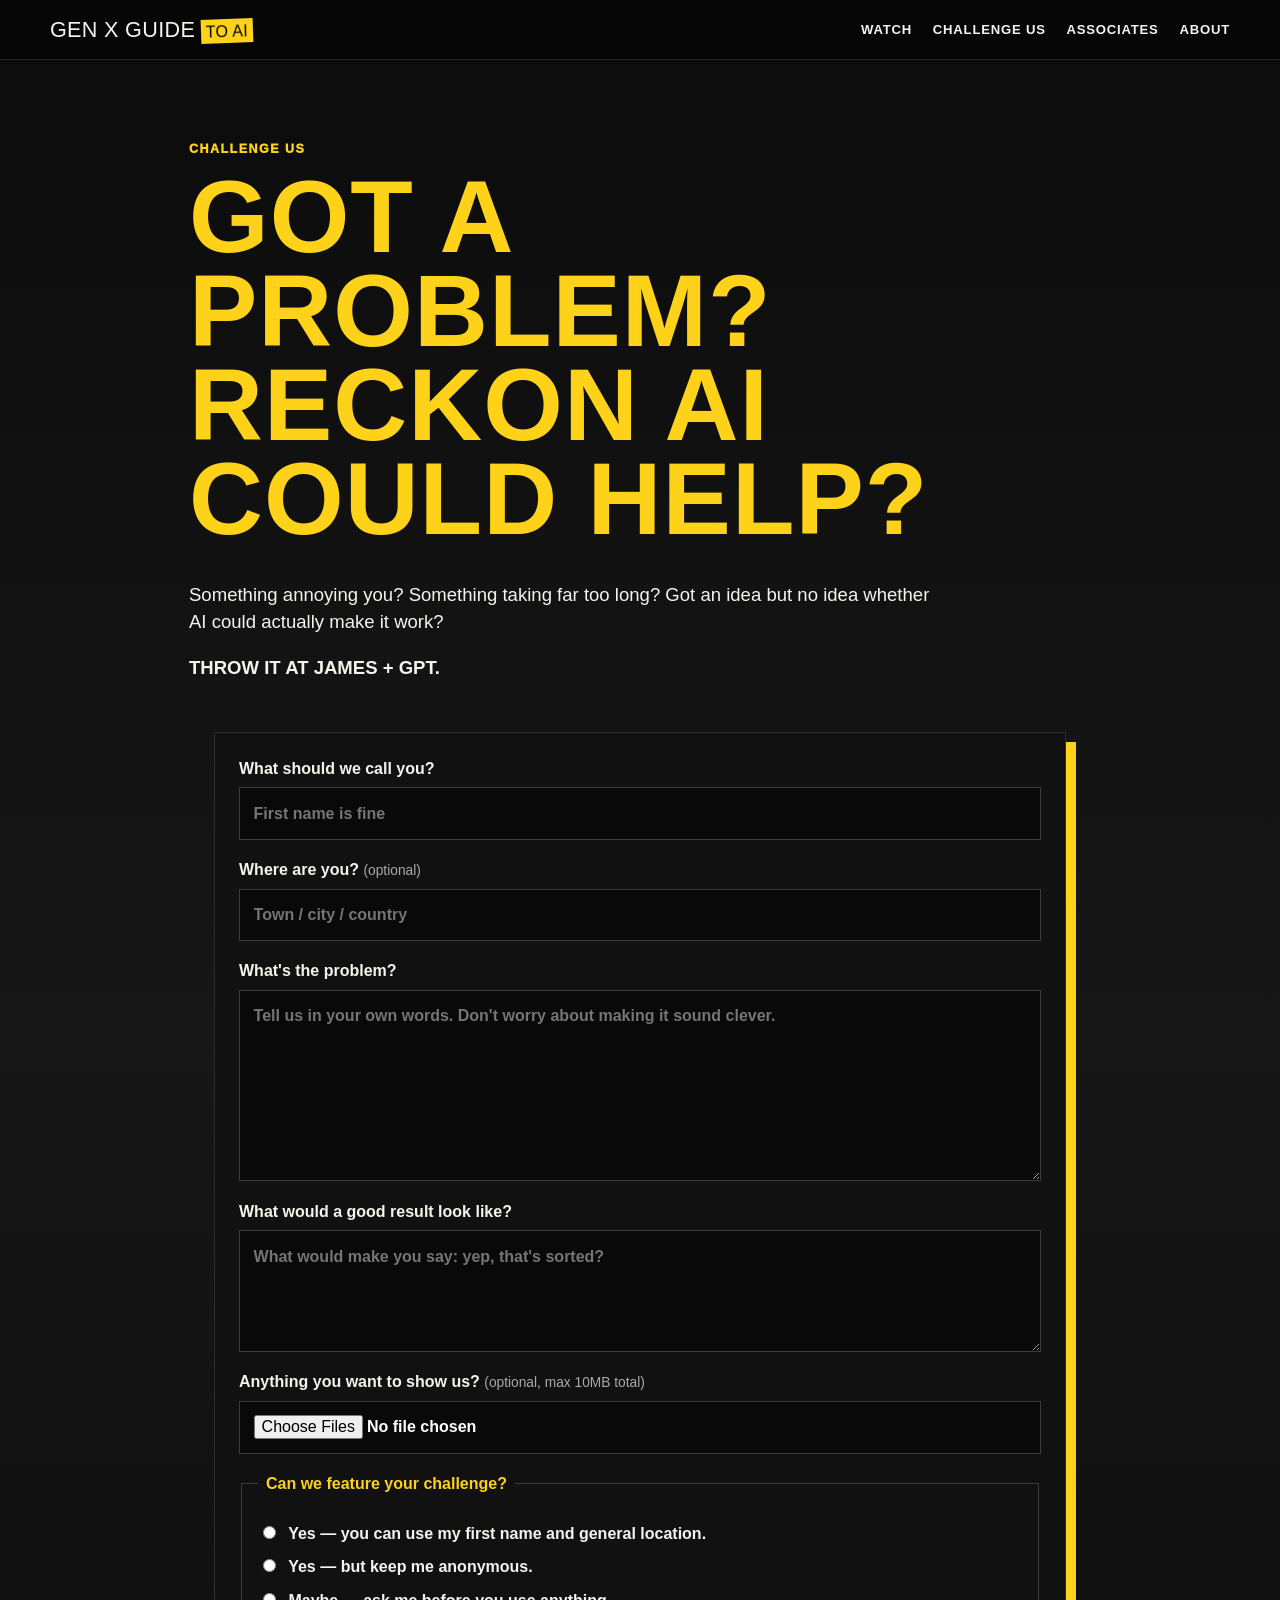
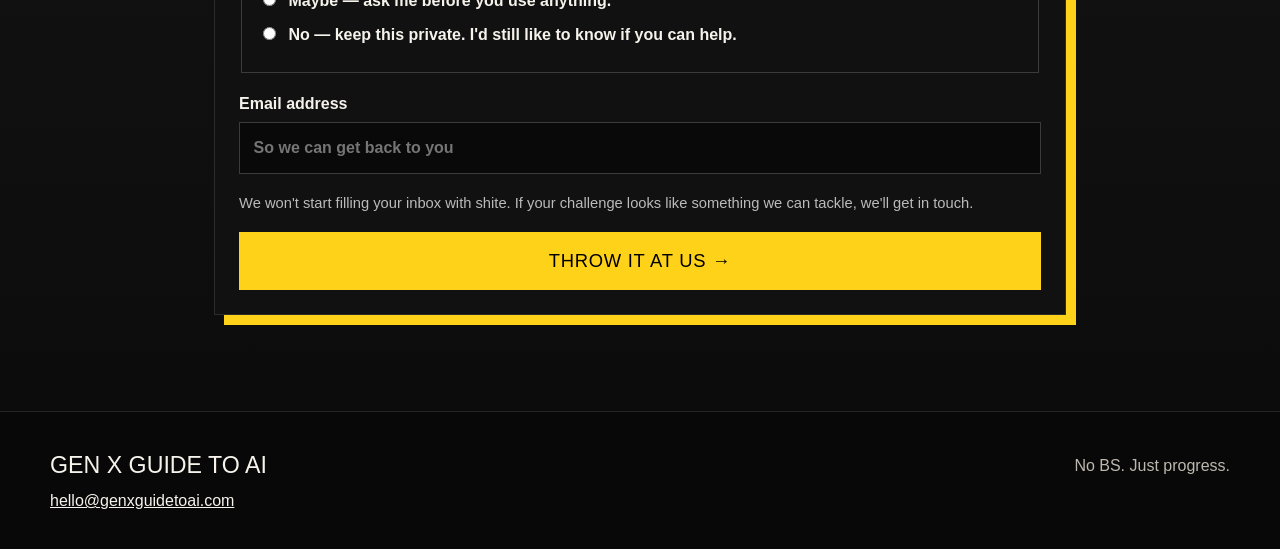
==== challenge.html @ 0f6d9249 "V3" ====
<!doctype html>
<html lang="en-GB">
<head>
  <meta charset="utf-8">
  <meta name="viewport" content="width=device-width, initial-scale=1">
  <meta name="description" content="Challenge James + GPT with a real problem or idea.">
  <title>Challenge Us | Gen X Guide to AI</title>
  <link rel="stylesheet" href="styles.css">
</head>
<body>
  <header class="site-header">
    <a class="brand" href="index.html"><span class="brand-main">GEN X GUIDE</span><span class="brand-sub">TO AI</span></a>
    <nav aria-label="Primary navigation">
      <a href="index.html#watch">WATCH</a>
      <a href="challenge.html" aria-current="page">CHALLENGE US</a>
      <a href="index.html#associates">ASSOCIATES</a>
      <a href="index.html#about">ABOUT</a>
    </nav>
  </header>

  <main class="challenge-page">
    <section class="challenge-hero-small">
      <p class="eyebrow">CHALLENGE US</p>
      <h1>GOT A PROBLEM?<br>RECKON AI COULD HELP?</h1>
      <p>Something annoying you? Something taking far too long? Got an idea but no idea whether AI could actually make it work?</p>
      <p class="lead">THROW IT AT JAMES + GPT.</p>
    </section>

    <section class="form-shell">
      <form class="challenge-form" action="submit_challenge.php" method="post" enctype="multipart/form-data">
        <input type="text" name="website" tabindex="-1" autocomplete="off" class="hp" aria-hidden="true">

        <label>What should we call you?
          <input name="name" type="text" required maxlength="80" placeholder="First name is fine">
        </label>

        <label>Where are you? <span>(optional)</span>
          <input name="location" type="text" maxlength="100" placeholder="Town / city / country">
        </label>

        <label>What's the problem?
          <textarea name="problem" rows="7" required maxlength="5000" placeholder="Tell us in your own words. Don't worry about making it sound clever."></textarea>
        </label>

        <label>What would a good result look like?
          <textarea name="outcome" rows="4" required maxlength="2500" placeholder="What would make you say: yep, that's sorted?"></textarea>
        </label>

        <label>Anything you want to show us? <span>(optional, max 10MB total)</span>
          <input name="files[]" type="file" multiple accept=".pdf,.doc,.docx,.xls,.xlsx,.csv,.txt,.png,.jpg,.jpeg,.webp,.mp3,.m4a,.mp4">
        </label>

        <fieldset>
          <legend>Can we feature your challenge?</legend>
          <label class="radio"><input type="radio" name="permission" value="name_location" required> Yes — you can use my first name and general location.</label>
          <label class="radio"><input type="radio" name="permission" value="anonymous"> Yes — but keep me anonymous.</label>
          <label class="radio"><input type="radio" name="permission" value="ask_first"> Maybe — ask me before you use anything.</label>
          <label class="radio"><input type="radio" name="permission" value="private"> No — keep this private. I'd still like to know if you can help.</label>
        </fieldset>

        <label>Email address
          <input name="email" type="email" required maxlength="160" placeholder="So we can get back to you">
        </label>
        <p class="form-note">We won't start filling your inbox with shite. If your challenge looks like something we can tackle, we'll get in touch.</p>

        <button class="btn btn-primary btn-large" type="submit">THROW IT AT US →</button>
      </form>
    </section>
  </main>

  <footer>
    <div class="footer-brand">GEN X GUIDE TO AI</div>
    <p>No BS. Just progress.</p>
    <a href="mailto:hello@genxguidetoai.com">hello@genxguidetoai.com</a>
  </footer>
</body>
</html>
---- styles.css ----
:root{
  --black:#090909; --ink:#111; --paper:#eee9df; --white:#f6f3ec; --yellow:#ffd21a; --muted:#b9b5aa; --line:#292929;
  --max:1180px;
}
*{box-sizing:border-box}html{scroll-behavior:smooth}body{margin:0;background:var(--black);color:var(--white);font-family:Arial,Helvetica,sans-serif;line-height:1.45}a{color:inherit}img,video{max-width:100%;display:block}
body:before{content:"";position:fixed;inset:0;pointer-events:none;z-index:100;opacity:.14;background-image:radial-gradient(rgba(255,255,255,.23) .6px,transparent .8px);background-size:4px 4px;mix-blend-mode:soft-light}
.site-header{position:sticky;top:0;z-index:50;display:flex;justify-content:space-between;align-items:center;gap:2rem;padding:14px max(24px,calc((100vw - var(--max))/2));background:rgba(7,7,7,.92);backdrop-filter:blur(8px);border-bottom:1px solid #222}.brand{text-decoration:none;display:flex;align-items:baseline;gap:.35rem;font-family:Impact,"Arial Black",sans-serif;letter-spacing:.02em}.brand-main{font-size:1.35rem}.brand-sub{background:var(--yellow);color:#000;padding:.04rem .3rem;transform:rotate(-2deg)}nav{display:flex;gap:1.3rem;flex-wrap:wrap}nav a{text-decoration:none;font-weight:900;font-size:.82rem;letter-spacing:.06em}nav a:hover{color:var(--yellow)}
.hero{min-height:82vh;position:relative;display:grid;align-items:end;overflow:hidden}.hero-image-wrap{position:absolute;inset:0}.hero-image-wrap img{width:100%;height:100%;object-fit:cover;object-position:center}.hero-scrim{position:absolute;inset:0;background:linear-gradient(90deg,rgba(0,0,0,.92) 0%,rgba(0,0,0,.73) 42%,rgba(0,0,0,.2) 75%),linear-gradient(0deg,rgba(0,0,0,.72),transparent 45%)}.hero-copy{position:relative;z-index:2;width:min(760px,92vw);margin-left:max(24px,calc((100vw - var(--max))/2));padding:8rem 0 5rem}.eyebrow{color:var(--yellow);font-weight:1000;letter-spacing:.12em;font-size:.78rem;margin:0 0 .7rem}.hero h1,.section h2,.challenge-hero-small h1,.thanks-card h1{font-family:Impact,"Arial Black",sans-serif;letter-spacing:.01em;text-transform:uppercase;line-height:.92;margin:.1em 0 .35em}.hero h1{font-size:clamp(3.2rem,8vw,7.2rem)}.hero h1 span{color:var(--yellow)}.hero-deck{font-size:clamp(1.05rem,2vw,1.45rem);max-width:680px;font-weight:700}.hero-actions{display:flex;gap:.8rem;flex-wrap:wrap;margin-top:1.7rem}.strap{font-family:Impact,"Arial Black",sans-serif;font-size:1.1rem;letter-spacing:.06em;margin-top:2rem}.btn{display:inline-block;text-decoration:none;border:2px solid var(--yellow);padding:.85rem 1rem;font-family:Impact,"Arial Black",sans-serif;letter-spacing:.04em;text-transform:uppercase;cursor:pointer}.btn-primary{background:var(--yellow);color:#000}.btn-primary:hover{transform:translateY(-2px);box-shadow:5px 5px 0 #fff}.btn-ghost:hover{background:var(--yellow);color:#000}.btn-large{font-size:1.15rem;padding:1rem 1.25rem}
.section{padding:5.5rem max(24px,calc((100vw - var(--max))/2))}.section-dark{background:#111}.section-paper{background:var(--paper);color:#111}.section-heading{max-width:820px;margin-bottom:2.2rem}.section-heading.narrow{max-width:900px}.section h2{font-size:clamp(2.4rem,5vw,5rem)}.section-heading>p:not(.eyebrow){font-size:1.12rem}.watch-grid{display:grid;grid-template-columns:1.7fr .8fr;gap:1.4rem}.video-card,.coming-card{border:1px solid #2b2b2b;background:#0b0b0b}.video-frame{aspect-ratio:16/9;background:#000}.video-frame video{width:100%;height:100%;object-fit:contain}.video-copy,.coming-card{padding:1.25rem}.tag{font-size:.72rem;font-weight:1000;letter-spacing:.13em;color:var(--yellow);text-transform:uppercase}.video-copy h3,.coming-card h3,.character-card h3,.tool-card h3{font-family:Impact,"Arial Black",sans-serif;text-transform:uppercase;font-size:1.8rem;margin:.25rem 0 .6rem}.coming-card{position:relative;display:flex;flex-direction:column;justify-content:center;min-height:100%}.coming-stamp{margin-top:1.5rem;align-self:flex-start;border:2px solid var(--yellow);color:var(--yellow);padding:.35rem .55rem;font-weight:1000;transform:rotate(-2deg)}
.challenge-preview{display:grid;grid-template-columns:1.05fr .95fr;gap:2rem;align-items:stretch;background:#0c0c0c}.challenge-copy{padding:1rem 0}.challenge-copy h2{font-size:clamp(2.25rem,4.6vw,4.9rem)}.challenge-copy .lead{font-size:1.35rem;font-weight:900}.banter{border-left:5px solid var(--yellow);padding-left:1rem;margin:1.7rem 0}.banter p{margin:.35rem 0}.a-team-copy{font-family:Impact,"Arial Black",sans-serif;font-size:clamp(1.4rem,2.5vw,2.2rem);line-height:1.1;color:var(--yellow);margin:1.7rem 0}.challenge-art{overflow:hidden;min-height:560px;border:1px solid #2c2c2c}.challenge-art img{width:100%;height:100%;object-fit:cover;object-position:76% center;filter:contrast(1.03) saturate(.95)}
.character-grid{display:grid;grid-template-columns:1fr 1fr;gap:1.2rem;margin-top:2.5rem}.character-card{padding:1.6rem;border:3px solid #111;position:relative;background:#f7f2e7;box-shadow:8px 8px 0 #111}.character-card.gpt{background:#151515;color:#f4f4ef}.character-card .tag{color:#111}.character-card.gpt .tag{color:var(--yellow)}.card-kicker{margin-top:1.3rem;font-size:1.08rem}
.associates{background:#0f0f0f}.tool-grid{display:grid;grid-template-columns:repeat(3,1fr);gap:1rem}.tool-card{border:1px solid #303030;background:#151515;padding:1.25rem}.tool-mark{display:grid;place-items:center;width:56px;height:56px;border:2px solid var(--yellow);color:var(--yellow);font-family:Impact,"Arial Black";font-size:1.35rem;margin-bottom:.9rem}.affiliate-note{display:grid;grid-template-columns:auto 1fr;gap:1rem;align-items:start;margin-top:2rem;border-top:1px solid #333;padding-top:1.6rem;max-width:980px}.coffee-badge{font-size:2.4rem}.affiliate-note blockquote{margin:1rem 0 0;border-left:4px solid var(--yellow);padding-left:1rem;color:#ddd;font-style:italic}
.final-cta{text-align:center;background:var(--yellow);color:#000}.final-cta .eyebrow{color:#000}.final-cta h2{font-size:clamp(3rem,7vw,6rem)}.final-cta p{max-width:720px;margin:0 auto 1.4rem;font-weight:800;font-size:1.1rem}.final-cta .btn-primary{background:#000;color:#fff;border-color:#000}.final-cta .btn-primary:hover{box-shadow:5px 5px 0 #fff}
footer{padding:2.3rem max(24px,calc((100vw - var(--max))/2));border-top:1px solid #242424;background:#080808;display:grid;grid-template-columns:1fr auto;gap:.4rem 2rem;align-items:center}footer p{margin:0;color:#bdb8ae}.footer-brand{font-family:Impact,"Arial Black",sans-serif;font-size:1.45rem}.fineprint{font-size:.78rem}
.challenge-page{background:linear-gradient(180deg,#0c0c0c,#171717 50%,#0c0c0c);min-height:80vh}.challenge-hero-small{max-width:950px;margin:auto;padding:5rem 24px 2rem}.challenge-hero-small h1{font-size:clamp(3.3rem,8vw,7rem);color:var(--yellow)}.challenge-hero-small>p:not(.eyebrow){font-size:1.16rem;max-width:760px}.challenge-hero-small .lead{font-size:1.5rem;font-weight:900}.form-shell{max-width:900px;margin:0 auto;padding:0 24px 6rem}.challenge-form{display:grid;gap:1.15rem;padding:1.5rem;background:#111;border:1px solid #2c2c2c;box-shadow:10px 10px 0 var(--yellow)}.challenge-form label,.challenge-form legend{font-weight:900}.challenge-form label>span{font-weight:400;color:#aaa;font-size:.86rem}.challenge-form input[type=text],.challenge-form input[type=email],.challenge-form input[type=file],.challenge-form textarea{display:block;width:100%;margin-top:.45rem;background:#090909;color:#fff;border:1px solid #3b3b3b;padding:.85rem;font:inherit}.challenge-form textarea{resize:vertical}.challenge-form fieldset{border:1px solid #3b3b3b;padding:1rem}.challenge-form legend{padding:0 .5rem;color:var(--yellow)}.radio{display:block;font-weight:600!important;margin:.65rem 0}.radio input{margin-right:.5rem}.form-note{margin:0;color:#bbb;font-size:.92rem}.hp{position:absolute!important;left:-9999px!important}.thanks-page{min-height:100vh;display:grid;place-items:center;padding:24px;background:#0d0d0d}.thanks-card{max-width:720px;border:1px solid #333;padding:2rem;box-shadow:10px 10px 0 var(--yellow)}.thanks-card h1{font-size:clamp(3rem,8vw,6rem);color:var(--yellow)}
@media (max-width:900px){.site-header{align-items:flex-start;flex-direction:column;gap:.7rem}.hero{min-height:760px}.hero-scrim{background:linear-gradient(0deg,rgba(0,0,0,.95) 0%,rgba(0,0,0,.76) 50%,rgba(0,0,0,.18) 85%)}.hero-copy{margin-left:24px;padding-bottom:3rem}.watch-grid,.challenge-preview,.character-grid,.tool-grid{grid-template-columns:1fr}.challenge-art{min-height:420px;order:-1}.challenge-art img{object-position:72% center}.tool-grid{gap:.8rem}footer{grid-template-columns:1fr}}
@media (max-width:600px){nav{gap:.85rem}nav a{font-size:.72rem}.brand-main{font-size:1.05rem}.hero h1{font-size:3.35rem}.section{padding-top:4rem;padding-bottom:4rem}.challenge-copy h2{font-size:2.7rem}.challenge-art{min-height:330px}.challenge-form{box-shadow:6px 6px 0 var(--yellow)}}
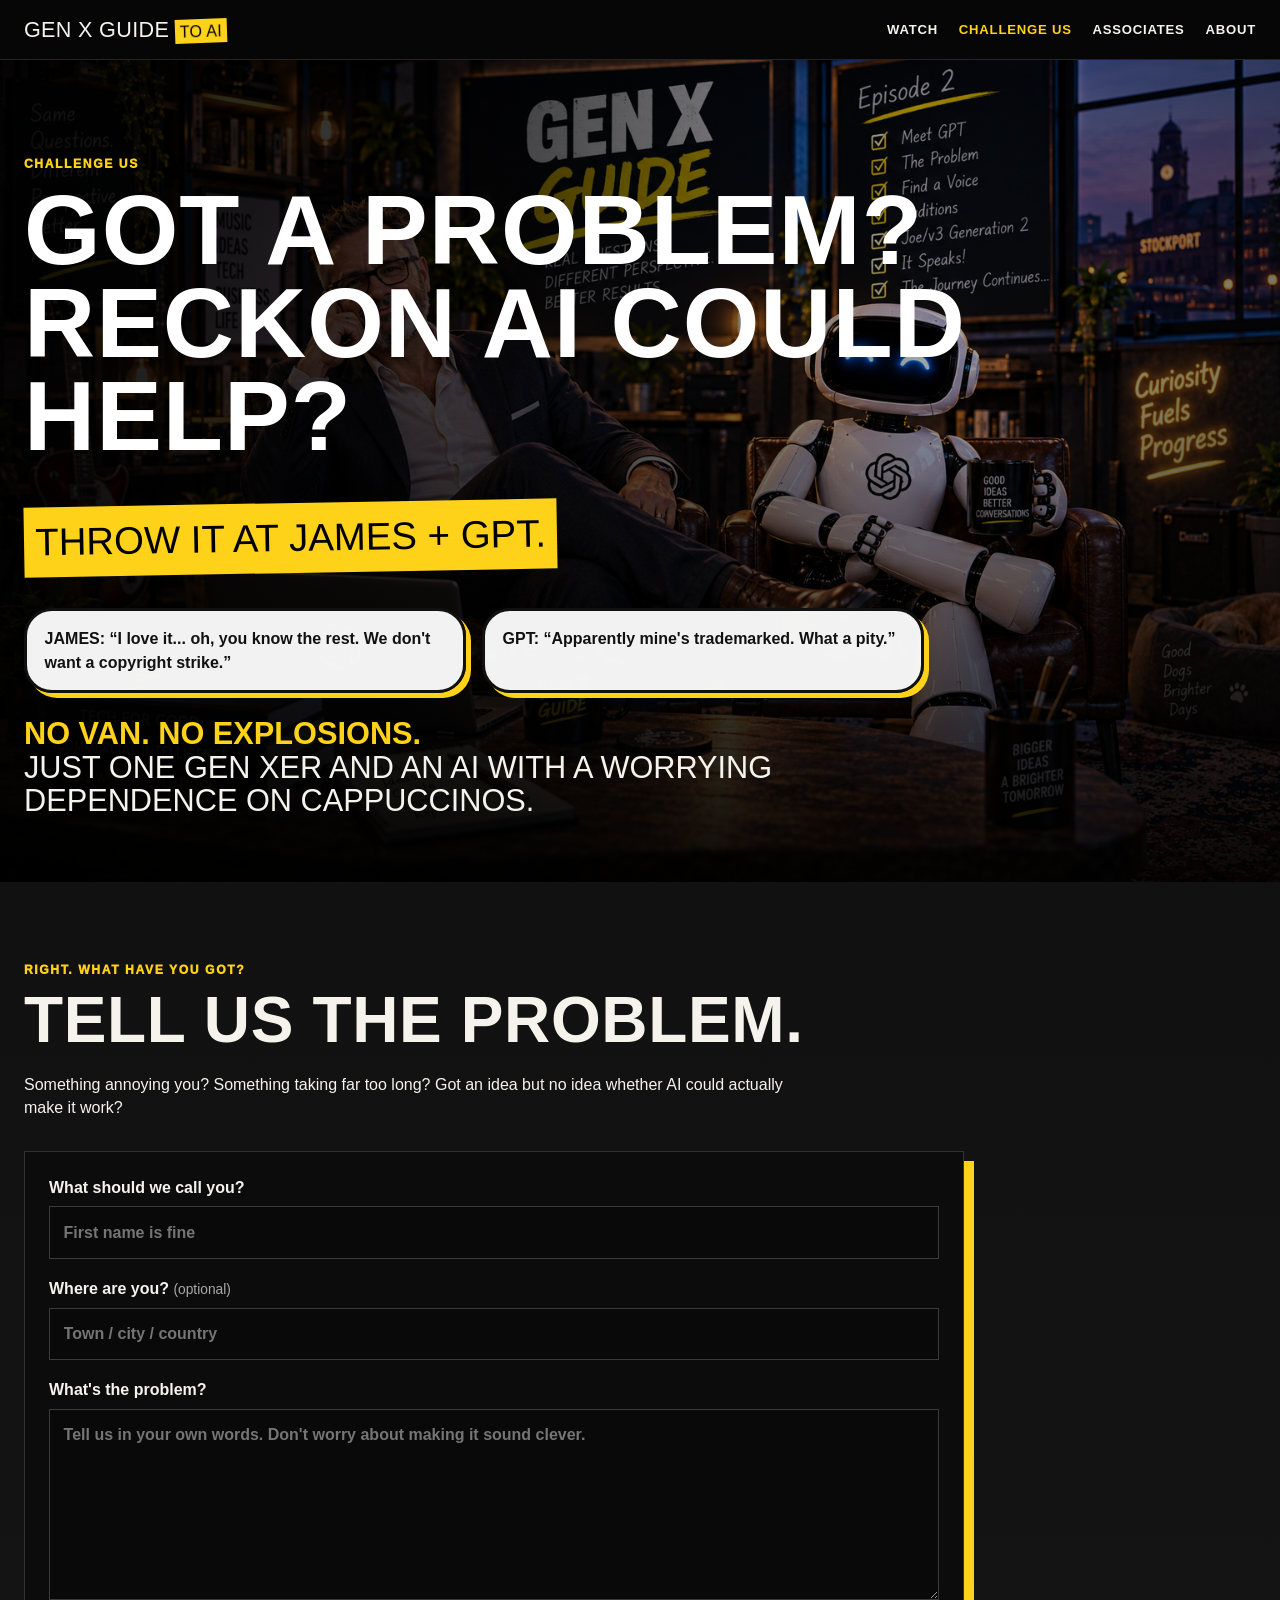
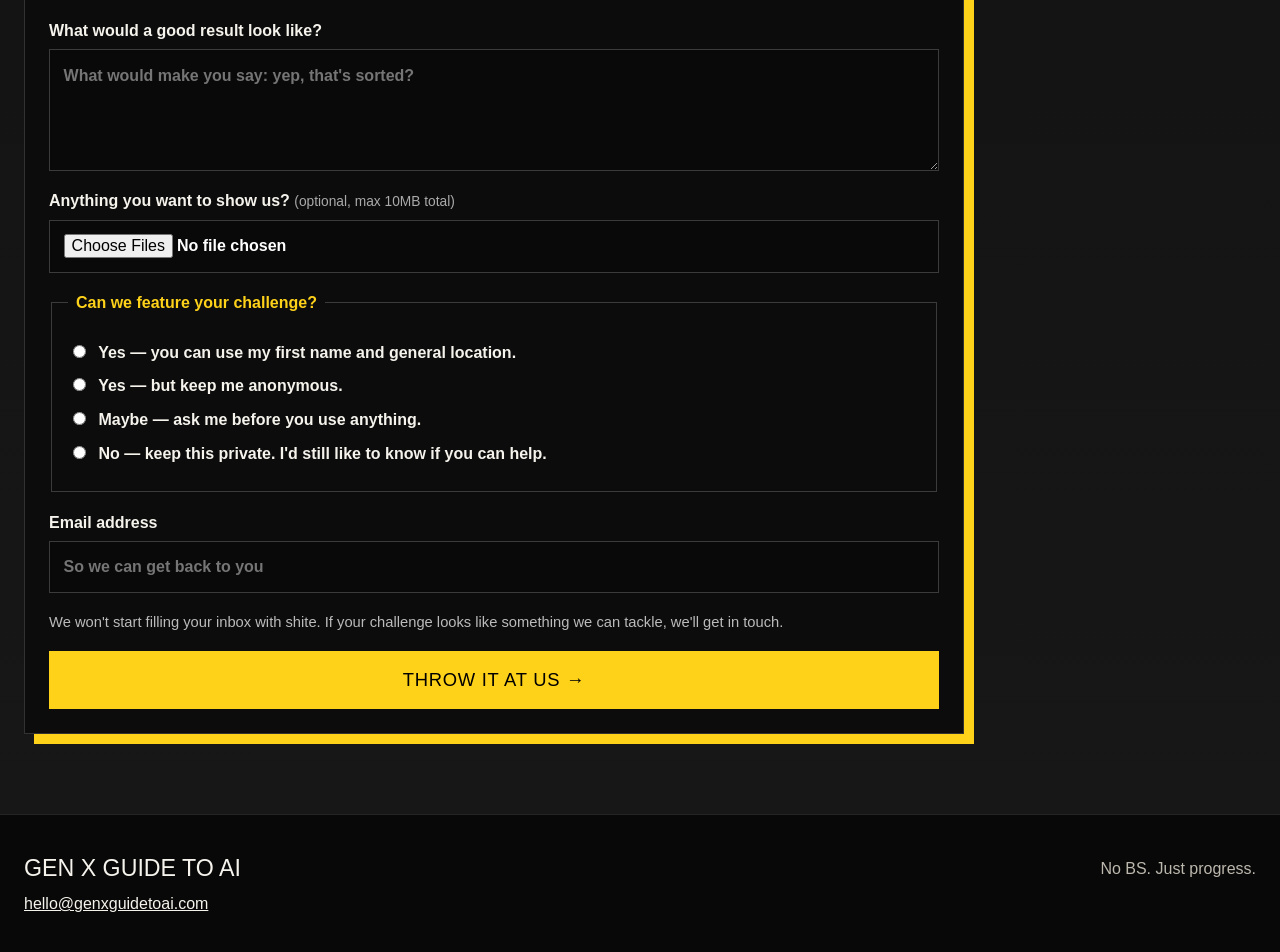
==== commit 3d39a943: "V4" ====
--- a/challenge.html
+++ b/challenge.html
@@ -18,53 +18,69 @@
     </nav>
   </header>
 
-  <main class="challenge-page">
-    <section class="challenge-hero-small">
-      <p class="eyebrow">CHALLENGE US</p>
-      <h1>GOT A PROBLEM?<br>RECKON AI COULD HELP?</h1>
-      <p>Something annoying you? Something taking far too long? Got an idea but no idea whether AI could actually make it work?</p>
-      <p class="lead">THROW IT AT JAMES + GPT.</p>
+  <main class="challenge-page-redesign">
+    <section class="challenge-visual-hero">
+      <img class="challenge-bg" src="assets/home-hero.png" alt="James and GPT in the Gen X Guide studio">
+      <div class="challenge-overlay"></div>
+      <div class="challenge-message">
+        <p class="eyebrow">CHALLENGE US</p>
+        <h1>GOT A PROBLEM?<br>RECKON AI COULD HELP?</h1>
+        <p class="throw-line">THROW IT AT JAMES + GPT.</p>
+        <div class="challenge-banter-grid">
+          <div class="challenge-bubble james-bubble"><strong>JAMES:</strong> “I love it... oh, you know the rest. We don't want a copyright strike.”</div>
+          <div class="challenge-bubble gpt-bubble"><strong>GPT:</strong> “Apparently mine's trademarked. What a pity.”</div>
+        </div>
+        <p class="challenge-kicker"><strong>NO VAN. NO EXPLOSIONS.</strong><br>JUST ONE GEN XER AND AN AI WITH A WORRYING DEPENDENCE ON CAPPUCCINOS.</p>
+      </div>
     </section>
 
-    <section class="form-shell">
-      <form class="challenge-form" action="submit_challenge.php" method="post" enctype="multipart/form-data">
-        <input type="text" name="website" tabindex="-1" autocomplete="off" class="hp" aria-hidden="true">
+    <section class="challenge-form-section">
+      <div class="form-intro">
+        <p class="eyebrow">RIGHT. WHAT HAVE YOU GOT?</p>
+        <h2>TELL US THE PROBLEM.</h2>
+        <p>Something annoying you? Something taking far too long? Got an idea but no idea whether AI could actually make it work?</p>
+      </div>
 
-        <label>What should we call you?
-          <input name="name" type="text" required maxlength="80" placeholder="First name is fine">
-        </label>
+      <div class="form-shell">
+        <form class="challenge-form" action="submit_challenge.php" method="post" enctype="multipart/form-data">
+          <input type="text" name="website" tabindex="-1" autocomplete="off" class="hp" aria-hidden="true">
 
-        <label>Where are you? <span>(optional)</span>
-          <input name="location" type="text" maxlength="100" placeholder="Town / city / country">
-        </label>
+          <label>What should we call you?
+            <input name="name" type="text" required maxlength="80" placeholder="First name is fine">
+          </label>
 
-        <label>What's the problem?
-          <textarea name="problem" rows="7" required maxlength="5000" placeholder="Tell us in your own words. Don't worry about making it sound clever."></textarea>
-        </label>
+          <label>Where are you? <span>(optional)</span>
+            <input name="location" type="text" maxlength="100" placeholder="Town / city / country">
+          </label>
 
-        <label>What would a good result look like?
-          <textarea name="outcome" rows="4" required maxlength="2500" placeholder="What would make you say: yep, that's sorted?"></textarea>
-        </label>
+          <label>What's the problem?
+            <textarea name="problem" rows="7" required maxlength="5000" placeholder="Tell us in your own words. Don't worry about making it sound clever."></textarea>
+          </label>
 
-        <label>Anything you want to show us? <span>(optional, max 10MB total)</span>
-          <input name="files[]" type="file" multiple accept=".pdf,.doc,.docx,.xls,.xlsx,.csv,.txt,.png,.jpg,.jpeg,.webp,.mp3,.m4a,.mp4">
-        </label>
+          <label>What would a good result look like?
+            <textarea name="outcome" rows="4" required maxlength="2500" placeholder="What would make you say: yep, that's sorted?"></textarea>
+          </label>
 
-        <fieldset>
-          <legend>Can we feature your challenge?</legend>
-          <label class="radio"><input type="radio" name="permission" value="name_location" required> Yes — you can use my first name and general location.</label>
-          <label class="radio"><input type="radio" name="permission" value="anonymous"> Yes — but keep me anonymous.</label>
-          <label class="radio"><input type="radio" name="permission" value="ask_first"> Maybe — ask me before you use anything.</label>
-          <label class="radio"><input type="radio" name="permission" value="private"> No — keep this private. I'd still like to know if you can help.</label>
-        </fieldset>
+          <label>Anything you want to show us? <span>(optional, max 10MB total)</span>
+            <input name="files[]" type="file" multiple accept=".pdf,.doc,.docx,.xls,.xlsx,.csv,.txt,.png,.jpg,.jpeg,.webp,.mp3,.m4a,.mp4">
+          </label>
 
-        <label>Email address
-          <input name="email" type="email" required maxlength="160" placeholder="So we can get back to you">
-        </label>
-        <p class="form-note">We won't start filling your inbox with shite. If your challenge looks like something we can tackle, we'll get in touch.</p>
+          <fieldset>
+            <legend>Can we feature your challenge?</legend>
+            <label class="radio"><input type="radio" name="permission" value="name_location" required> Yes — you can use my first name and general location.</label>
+            <label class="radio"><input type="radio" name="permission" value="anonymous"> Yes — but keep me anonymous.</label>
+            <label class="radio"><input type="radio" name="permission" value="ask_first"> Maybe — ask me before you use anything.</label>
+            <label class="radio"><input type="radio" name="permission" value="private"> No — keep this private. I'd still like to know if you can help.</label>
+          </fieldset>
 
-        <button class="btn btn-primary btn-large" type="submit">THROW IT AT US →</button>
-      </form>
+          <label>Email address
+            <input name="email" type="email" required maxlength="160" placeholder="So we can get back to you">
+          </label>
+          <p class="form-note">We won't start filling your inbox with shite. If your challenge looks like something we can tackle, we'll get in touch.</p>
+
+          <button class="btn btn-primary btn-large" type="submit">THROW IT AT US →</button>
+        </form>
+      </div>
     </section>
   </main>
 
--- a/styles.css
+++ b/styles.css
@@ -1,17 +1,16 @@
-:root{
-  --black:#090909; --ink:#111; --paper:#eee9df; --white:#f6f3ec; --yellow:#ffd21a; --muted:#b9b5aa; --line:#292929;
-  --max:1180px;
-}
+:root{--black:#080808;--ink:#111;--paper:#efece4;--white:#f5f3ec;--yellow:#ffd21a;--muted:#b7b3aa;--line:#2a2a2a;--max:1280px}
 *{box-sizing:border-box}html{scroll-behavior:smooth}body{margin:0;background:var(--black);color:var(--white);font-family:Arial,Helvetica,sans-serif;line-height:1.45}a{color:inherit}img,video{max-width:100%;display:block}
-body:before{content:"";position:fixed;inset:0;pointer-events:none;z-index:100;opacity:.14;background-image:radial-gradient(rgba(255,255,255,.23) .6px,transparent .8px);background-size:4px 4px;mix-blend-mode:soft-light}
-.site-header{position:sticky;top:0;z-index:50;display:flex;justify-content:space-between;align-items:center;gap:2rem;padding:14px max(24px,calc((100vw - var(--max))/2));background:rgba(7,7,7,.92);backdrop-filter:blur(8px);border-bottom:1px solid #222}.brand{text-decoration:none;display:flex;align-items:baseline;gap:.35rem;font-family:Impact,"Arial Black",sans-serif;letter-spacing:.02em}.brand-main{font-size:1.35rem}.brand-sub{background:var(--yellow);color:#000;padding:.04rem .3rem;transform:rotate(-2deg)}nav{display:flex;gap:1.3rem;flex-wrap:wrap}nav a{text-decoration:none;font-weight:900;font-size:.82rem;letter-spacing:.06em}nav a:hover{color:var(--yellow)}
-.hero{min-height:82vh;position:relative;display:grid;align-items:end;overflow:hidden}.hero-image-wrap{position:absolute;inset:0}.hero-image-wrap img{width:100%;height:100%;object-fit:cover;object-position:center}.hero-scrim{position:absolute;inset:0;background:linear-gradient(90deg,rgba(0,0,0,.92) 0%,rgba(0,0,0,.73) 42%,rgba(0,0,0,.2) 75%),linear-gradient(0deg,rgba(0,0,0,.72),transparent 45%)}.hero-copy{position:relative;z-index:2;width:min(760px,92vw);margin-left:max(24px,calc((100vw - var(--max))/2));padding:8rem 0 5rem}.eyebrow{color:var(--yellow);font-weight:1000;letter-spacing:.12em;font-size:.78rem;margin:0 0 .7rem}.hero h1,.section h2,.challenge-hero-small h1,.thanks-card h1{font-family:Impact,"Arial Black",sans-serif;letter-spacing:.01em;text-transform:uppercase;line-height:.92;margin:.1em 0 .35em}.hero h1{font-size:clamp(3.2rem,8vw,7.2rem)}.hero h1 span{color:var(--yellow)}.hero-deck{font-size:clamp(1.05rem,2vw,1.45rem);max-width:680px;font-weight:700}.hero-actions{display:flex;gap:.8rem;flex-wrap:wrap;margin-top:1.7rem}.strap{font-family:Impact,"Arial Black",sans-serif;font-size:1.1rem;letter-spacing:.06em;margin-top:2rem}.btn{display:inline-block;text-decoration:none;border:2px solid var(--yellow);padding:.85rem 1rem;font-family:Impact,"Arial Black",sans-serif;letter-spacing:.04em;text-transform:uppercase;cursor:pointer}.btn-primary{background:var(--yellow);color:#000}.btn-primary:hover{transform:translateY(-2px);box-shadow:5px 5px 0 #fff}.btn-ghost:hover{background:var(--yellow);color:#000}.btn-large{font-size:1.15rem;padding:1rem 1.25rem}
-.section{padding:5.5rem max(24px,calc((100vw - var(--max))/2))}.section-dark{background:#111}.section-paper{background:var(--paper);color:#111}.section-heading{max-width:820px;margin-bottom:2.2rem}.section-heading.narrow{max-width:900px}.section h2{font-size:clamp(2.4rem,5vw,5rem)}.section-heading>p:not(.eyebrow){font-size:1.12rem}.watch-grid{display:grid;grid-template-columns:1.7fr .8fr;gap:1.4rem}.video-card,.coming-card{border:1px solid #2b2b2b;background:#0b0b0b}.video-frame{aspect-ratio:16/9;background:#000}.video-frame video{width:100%;height:100%;object-fit:contain}.video-copy,.coming-card{padding:1.25rem}.tag{font-size:.72rem;font-weight:1000;letter-spacing:.13em;color:var(--yellow);text-transform:uppercase}.video-copy h3,.coming-card h3,.character-card h3,.tool-card h3{font-family:Impact,"Arial Black",sans-serif;text-transform:uppercase;font-size:1.8rem;margin:.25rem 0 .6rem}.coming-card{position:relative;display:flex;flex-direction:column;justify-content:center;min-height:100%}.coming-stamp{margin-top:1.5rem;align-self:flex-start;border:2px solid var(--yellow);color:var(--yellow);padding:.35rem .55rem;font-weight:1000;transform:rotate(-2deg)}
-.challenge-preview{display:grid;grid-template-columns:1.05fr .95fr;gap:2rem;align-items:stretch;background:#0c0c0c}.challenge-copy{padding:1rem 0}.challenge-copy h2{font-size:clamp(2.25rem,4.6vw,4.9rem)}.challenge-copy .lead{font-size:1.35rem;font-weight:900}.banter{border-left:5px solid var(--yellow);padding-left:1rem;margin:1.7rem 0}.banter p{margin:.35rem 0}.a-team-copy{font-family:Impact,"Arial Black",sans-serif;font-size:clamp(1.4rem,2.5vw,2.2rem);line-height:1.1;color:var(--yellow);margin:1.7rem 0}.challenge-art{overflow:hidden;min-height:560px;border:1px solid #2c2c2c}.challenge-art img{width:100%;height:100%;object-fit:cover;object-position:76% center;filter:contrast(1.03) saturate(.95)}
-.character-grid{display:grid;grid-template-columns:1fr 1fr;gap:1.2rem;margin-top:2.5rem}.character-card{padding:1.6rem;border:3px solid #111;position:relative;background:#f7f2e7;box-shadow:8px 8px 0 #111}.character-card.gpt{background:#151515;color:#f4f4ef}.character-card .tag{color:#111}.character-card.gpt .tag{color:var(--yellow)}.card-kicker{margin-top:1.3rem;font-size:1.08rem}
-.associates{background:#0f0f0f}.tool-grid{display:grid;grid-template-columns:repeat(3,1fr);gap:1rem}.tool-card{border:1px solid #303030;background:#151515;padding:1.25rem}.tool-mark{display:grid;place-items:center;width:56px;height:56px;border:2px solid var(--yellow);color:var(--yellow);font-family:Impact,"Arial Black";font-size:1.35rem;margin-bottom:.9rem}.affiliate-note{display:grid;grid-template-columns:auto 1fr;gap:1rem;align-items:start;margin-top:2rem;border-top:1px solid #333;padding-top:1.6rem;max-width:980px}.coffee-badge{font-size:2.4rem}.affiliate-note blockquote{margin:1rem 0 0;border-left:4px solid var(--yellow);padding-left:1rem;color:#ddd;font-style:italic}
-.final-cta{text-align:center;background:var(--yellow);color:#000}.final-cta .eyebrow{color:#000}.final-cta h2{font-size:clamp(3rem,7vw,6rem)}.final-cta p{max-width:720px;margin:0 auto 1.4rem;font-weight:800;font-size:1.1rem}.final-cta .btn-primary{background:#000;color:#fff;border-color:#000}.final-cta .btn-primary:hover{box-shadow:5px 5px 0 #fff}
+body:before{content:"";position:fixed;inset:0;pointer-events:none;z-index:100;opacity:.1;background-image:radial-gradient(rgba(255,255,255,.22) .6px,transparent .8px);background-size:4px 4px;mix-blend-mode:soft-light}
+.site-header{position:sticky;top:0;z-index:50;display:flex;justify-content:space-between;align-items:center;gap:2rem;padding:14px max(24px,calc((100vw - var(--max))/2));background:rgba(7,7,7,.95);border-bottom:1px solid #242424}.brand{text-decoration:none;display:flex;align-items:baseline;gap:.35rem;font-family:Impact,"Arial Black",sans-serif;letter-spacing:.02em}.brand-main{font-size:1.35rem}.brand-sub{background:var(--yellow);color:#000;padding:.04rem .3rem;transform:rotate(-2deg)}nav{display:flex;gap:1.3rem;flex-wrap:wrap}nav a{text-decoration:none;font-weight:900;font-size:.82rem;letter-spacing:.06em}nav a:hover,nav a[aria-current="page"]{color:var(--yellow)}
+.hero-header{position:absolute;top:0;left:0;right:0;background:linear-gradient(180deg,rgba(0,0,0,.82),rgba(0,0,0,.18) 82%,transparent);border:0;padding-top:18px;padding-bottom:34px}.hero-header .brand,.hero-header nav a{text-shadow:0 2px 9px #000}.hero-home{background:#060606}.hero-home img{width:100%;height:auto;display:block}
+.section{padding:5rem max(24px,calc((100vw - var(--max))/2))}.section-dark{background:#111}.section-paper{background:var(--paper);color:#111}.eyebrow{color:var(--yellow);font-weight:1000;letter-spacing:.13em;font-size:.76rem;margin:0 0 .65rem;text-transform:uppercase}.section h2,.challenge-message h1,.challenge-form-section h2{font-family:Impact,"Arial Black",sans-serif;text-transform:uppercase;line-height:.94;letter-spacing:.01em;margin:.08em 0 .35em}.section h2{font-size:clamp(2.5rem,5vw,5rem)}.section-heading{max-width:850px;margin-bottom:2.2rem}.section-heading>p:not(.eyebrow){font-size:1.12rem}.tag{font-size:.72rem;font-weight:1000;letter-spacing:.13em;color:var(--yellow);text-transform:uppercase}.btn{display:inline-block;text-decoration:none;border:2px solid var(--yellow);padding:.86rem 1rem;font-family:Impact,"Arial Black",sans-serif;letter-spacing:.04em;text-transform:uppercase;cursor:pointer}.btn-primary{background:var(--yellow);color:#000}.btn-primary:hover{transform:translateY(-2px);box-shadow:5px 5px 0 #fff}.btn-large{font-size:1.15rem;padding:1rem 1.25rem}
+.watch-grid{display:grid;grid-template-columns:1.55fr .75fr;gap:1rem}.video-card,.coming-card{border:1px solid #303030;background:#0b0b0b}.video-frame{aspect-ratio:16/9;background:#000}.video-frame video{width:100%;height:100%;object-fit:contain}.video-copy,.coming-card{padding:1.25rem}.video-copy h3,.coming-card h3,.character-copy h3,.tool-card h3,.affiliate-copy h3{font-family:Impact,"Arial Black",sans-serif;text-transform:uppercase;font-size:1.8rem;margin:.25rem 0 .6rem}.coming-card{display:flex;flex-direction:column;justify-content:center}.coming-stamp{margin-top:1.4rem;align-self:flex-start;border:2px solid var(--yellow);color:var(--yellow);padding:.35rem .55rem;font-weight:1000;transform:rotate(-2deg)}
+.about-redesign{padding-top:4.8rem}.about-intro{max-width:920px}.about-intro p{font-size:1.08rem;max-width:870px}.character-showcase{display:grid;grid-template-columns:1fr 1fr;gap:1.2rem;margin-top:2.6rem}.character-panel{display:grid;grid-template-columns:.9fr 1.1fr;min-height:510px;overflow:hidden;border:2px solid #111;box-shadow:8px 8px 0 #111}.character-panel.james-panel{background:#f8f5ee;color:#111}.character-panel.gpt-panel{background:#131313;color:#f5f2e9}.character-image{min-height:100%;overflow:hidden;background:#1a1a1a}.character-image img{width:100%;height:100%;object-fit:cover;object-position:center}.james-panel .character-image img{object-position:48% center}.gpt-panel .character-image img{object-position:60% center}.character-copy{padding:1.55rem;display:flex;flex-direction:column;justify-content:center}.character-copy h3{font-size:2.4rem}.character-copy p{font-size:1.02rem}.dark-tag{color:#111}
+.associates-redesign{background:radial-gradient(circle at 85% 20%,#242018 0,#111 35%,#0a0a0a 75%)}.associates-heading{display:flex;justify-content:space-between;gap:2rem;align-items:end;margin-bottom:2rem}.associates-heading>div{max-width:900px}.tool-grid{display:grid;grid-template-columns:repeat(3,1fr);gap:1rem}.tool-card{border:1px solid #3a3a3a;background:rgba(18,18,18,.9);padding:1.3rem;min-height:190px}.tool-mark{display:grid;place-items:center;width:58px;height:58px;border:2px solid var(--yellow);color:var(--yellow);font-family:Impact,"Arial Black";font-size:1.3rem;margin-bottom:.9rem}.affiliate-stage{display:grid;grid-template-columns:.85fr 1.15fr;gap:2rem;align-items:center;margin-top:2rem;border-top:1px solid #333;padding-top:2rem}.affiliate-copy{max-width:500px}.affiliate-copy h3{font-size:2.8rem;color:var(--yellow)}.affiliate-copy p{font-size:1.08rem}.gpt-quote-wrap{position:relative;min-height:430px;display:flex;justify-content:flex-end;align-items:end;overflow:hidden}.gpt-quote-wrap img{width:min(440px,58%);max-height:430px;object-fit:cover;object-position:58% 35%;border-radius:26px 26px 0 0;filter:drop-shadow(0 18px 25px rgba(0,0,0,.45))}.speech-bubble{position:absolute;left:0;top:22px;width:min(540px,62%);background:#fff;color:#111;border:4px solid #111;border-radius:34px;padding:1.35rem 1.45rem;font-size:clamp(1rem,1.7vw,1.35rem);font-weight:700;font-style:italic;z-index:2;box-shadow:7px 7px 0 var(--yellow)}.speech-bubble:after{content:"";position:absolute;right:-42px;bottom:62px;border-width:20px 0 20px 42px;border-style:solid;border-color:transparent transparent transparent #fff;filter:drop-shadow(3px 2px 0 #111)}
+.final-cta{text-align:center;background:var(--yellow);color:#000}.final-cta .eyebrow{color:#000}.final-cta h2{font-size:clamp(3rem,7vw,6rem)}.final-cta p{max-width:720px;margin:0 auto 1.4rem;font-weight:800;font-size:1.15rem}.final-cta .btn-primary{background:#000;color:#fff;border-color:#000}
 footer{padding:2.3rem max(24px,calc((100vw - var(--max))/2));border-top:1px solid #242424;background:#080808;display:grid;grid-template-columns:1fr auto;gap:.4rem 2rem;align-items:center}footer p{margin:0;color:#bdb8ae}.footer-brand{font-family:Impact,"Arial Black",sans-serif;font-size:1.45rem}.fineprint{font-size:.78rem}
-.challenge-page{background:linear-gradient(180deg,#0c0c0c,#171717 50%,#0c0c0c);min-height:80vh}.challenge-hero-small{max-width:950px;margin:auto;padding:5rem 24px 2rem}.challenge-hero-small h1{font-size:clamp(3.3rem,8vw,7rem);color:var(--yellow)}.challenge-hero-small>p:not(.eyebrow){font-size:1.16rem;max-width:760px}.challenge-hero-small .lead{font-size:1.5rem;font-weight:900}.form-shell{max-width:900px;margin:0 auto;padding:0 24px 6rem}.challenge-form{display:grid;gap:1.15rem;padding:1.5rem;background:#111;border:1px solid #2c2c2c;box-shadow:10px 10px 0 var(--yellow)}.challenge-form label,.challenge-form legend{font-weight:900}.challenge-form label>span{font-weight:400;color:#aaa;font-size:.86rem}.challenge-form input[type=text],.challenge-form input[type=email],.challenge-form input[type=file],.challenge-form textarea{display:block;width:100%;margin-top:.45rem;background:#090909;color:#fff;border:1px solid #3b3b3b;padding:.85rem;font:inherit}.challenge-form textarea{resize:vertical}.challenge-form fieldset{border:1px solid #3b3b3b;padding:1rem}.challenge-form legend{padding:0 .5rem;color:var(--yellow)}.radio{display:block;font-weight:600!important;margin:.65rem 0}.radio input{margin-right:.5rem}.form-note{margin:0;color:#bbb;font-size:.92rem}.hp{position:absolute!important;left:-9999px!important}.thanks-page{min-height:100vh;display:grid;place-items:center;padding:24px;background:#0d0d0d}.thanks-card{max-width:720px;border:1px solid #333;padding:2rem;box-shadow:10px 10px 0 var(--yellow)}.thanks-card h1{font-size:clamp(3rem,8vw,6rem);color:var(--yellow)}
-@media (max-width:900px){.site-header{align-items:flex-start;flex-direction:column;gap:.7rem}.hero{min-height:760px}.hero-scrim{background:linear-gradient(0deg,rgba(0,0,0,.95) 0%,rgba(0,0,0,.76) 50%,rgba(0,0,0,.18) 85%)}.hero-copy{margin-left:24px;padding-bottom:3rem}.watch-grid,.challenge-preview,.character-grid,.tool-grid{grid-template-columns:1fr}.challenge-art{min-height:420px;order:-1}.challenge-art img{object-position:72% center}.tool-grid{gap:.8rem}footer{grid-template-columns:1fr}}
-@media (max-width:600px){nav{gap:.85rem}nav a{font-size:.72rem}.brand-main{font-size:1.05rem}.hero h1{font-size:3.35rem}.section{padding-top:4rem;padding-bottom:4rem}.challenge-copy h2{font-size:2.7rem}.challenge-art{min-height:330px}.challenge-form{box-shadow:6px 6px 0 var(--yellow)}}
+.challenge-page-redesign{background:#0d0d0d}.challenge-visual-hero{position:relative;min-height:780px;overflow:hidden;display:flex;align-items:flex-end}.challenge-bg{position:absolute;inset:0;width:100%;height:100%;object-fit:cover;object-position:center}.challenge-overlay{position:absolute;inset:0;background:linear-gradient(90deg,rgba(0,0,0,.92) 0%,rgba(0,0,0,.68) 42%,rgba(0,0,0,.28) 72%,rgba(0,0,0,.48) 100%),linear-gradient(0deg,rgba(0,0,0,.9),rgba(0,0,0,.1) 62%)}.challenge-message{position:relative;z-index:2;width:min(980px,92vw);margin-left:max(24px,calc((100vw - var(--max))/2));padding:6rem 0 4rem}.challenge-message h1{font-size:clamp(3.6rem,7.7vw,7.4rem);color:#fff}.throw-line{display:inline-block;background:var(--yellow);color:#000;padding:.45rem .7rem;font-family:Impact,"Arial Black",sans-serif;font-size:clamp(1.65rem,3vw,2.7rem);transform:rotate(-1deg);margin:.4rem 0 1rem}.challenge-banter-grid{display:grid;grid-template-columns:1fr 1fr;gap:1rem;max-width:900px;margin-top:1.2rem}.challenge-bubble{background:rgba(255,255,255,.95);color:#111;border:3px solid #111;border-radius:28px;padding:1rem 1.1rem;font-weight:700;box-shadow:5px 5px 0 var(--yellow)}.challenge-kicker{font-family:Impact,"Arial Black",sans-serif;font-size:clamp(1.4rem,2.4vw,2.2rem);line-height:1.1;margin:1.5rem 0 0;color:var(--white);max-width:900px}.challenge-kicker strong{color:var(--yellow)}
+.challenge-form-section{padding:5rem max(24px,calc((100vw - var(--max))/2));background:linear-gradient(180deg,#111,#171717)}.form-intro{max-width:780px;margin-bottom:2rem}.challenge-form-section h2{font-size:clamp(2.8rem,5vw,5rem)}.form-shell{max-width:940px}.challenge-form{display:grid;gap:1.15rem;padding:1.5rem;background:#0c0c0c;border:1px solid #323232;box-shadow:10px 10px 0 var(--yellow)}.challenge-form label,.challenge-form legend{font-weight:900}.challenge-form label>span{font-weight:400;color:#aaa;font-size:.86rem}.challenge-form input[type=text],.challenge-form input[type=email],.challenge-form input[type=file],.challenge-form textarea{display:block;width:100%;margin-top:.45rem;background:#090909;color:#fff;border:1px solid #3b3b3b;padding:.85rem;font:inherit}.challenge-form textarea{resize:vertical}.challenge-form fieldset{border:1px solid #3b3b3b;padding:1rem}.challenge-form legend{padding:0 .5rem;color:var(--yellow)}.radio{display:block;font-weight:600!important;margin:.65rem 0}.radio input{margin-right:.5rem}.form-note{margin:0;color:#bbb;font-size:.92rem}.hp{position:absolute!important;left:-9999px!important}
+.thanks-page{min-height:100vh;display:grid;place-items:center;padding:24px;background:#0d0d0d}.thanks-card{max-width:720px;border:1px solid #333;padding:2rem;box-shadow:10px 10px 0 var(--yellow)}.thanks-card h1{font-family:Impact,"Arial Black",sans-serif;font-size:clamp(3rem,8vw,6rem);color:var(--yellow)}
+@media(max-width:1000px){.character-showcase,.tool-grid,.affiliate-stage,.watch-grid{grid-template-columns:1fr}.character-panel{min-height:440px}.gpt-quote-wrap{min-height:500px}.speech-bubble{width:65%}.challenge-visual-hero{min-height:760px}.challenge-banter-grid{grid-template-columns:1fr}}
+@media(max-width:760px){.site-header{position:relative;flex-direction:column;align-items:flex-start;gap:.7rem;padding:13px 20px}.hero-header{position:relative;background:#090909;padding-bottom:13px}.hero-home img{width:100%;height:auto}.section,.challenge-form-section{padding:4rem 20px}.character-panel{grid-template-columns:1fr;min-height:0}.character-image{height:380px}.character-copy{padding:1.3rem}.gpt-quote-wrap{min-height:570px;align-items:end;justify-content:center;padding-top:220px}.gpt-quote-wrap img{width:80%;max-height:360px}.speech-bubble{top:0;left:5%;width:90%;font-size:1rem}.speech-bubble:after{display:none}.challenge-visual-hero{min-height:830px}.challenge-message{margin-left:20px;padding:4rem 0 3rem}.challenge-message h1{font-size:3.35rem}.challenge-bg{object-position:54% center}.challenge-overlay{background:linear-gradient(0deg,rgba(0,0,0,.94) 0%,rgba(0,0,0,.78) 58%,rgba(0,0,0,.35) 100%)}nav{gap:.85rem}nav a{font-size:.72rem}.brand-main{font-size:1.05rem}footer{grid-template-columns:1fr}.challenge-form{box-shadow:6px 6px 0 var(--yellow)}}
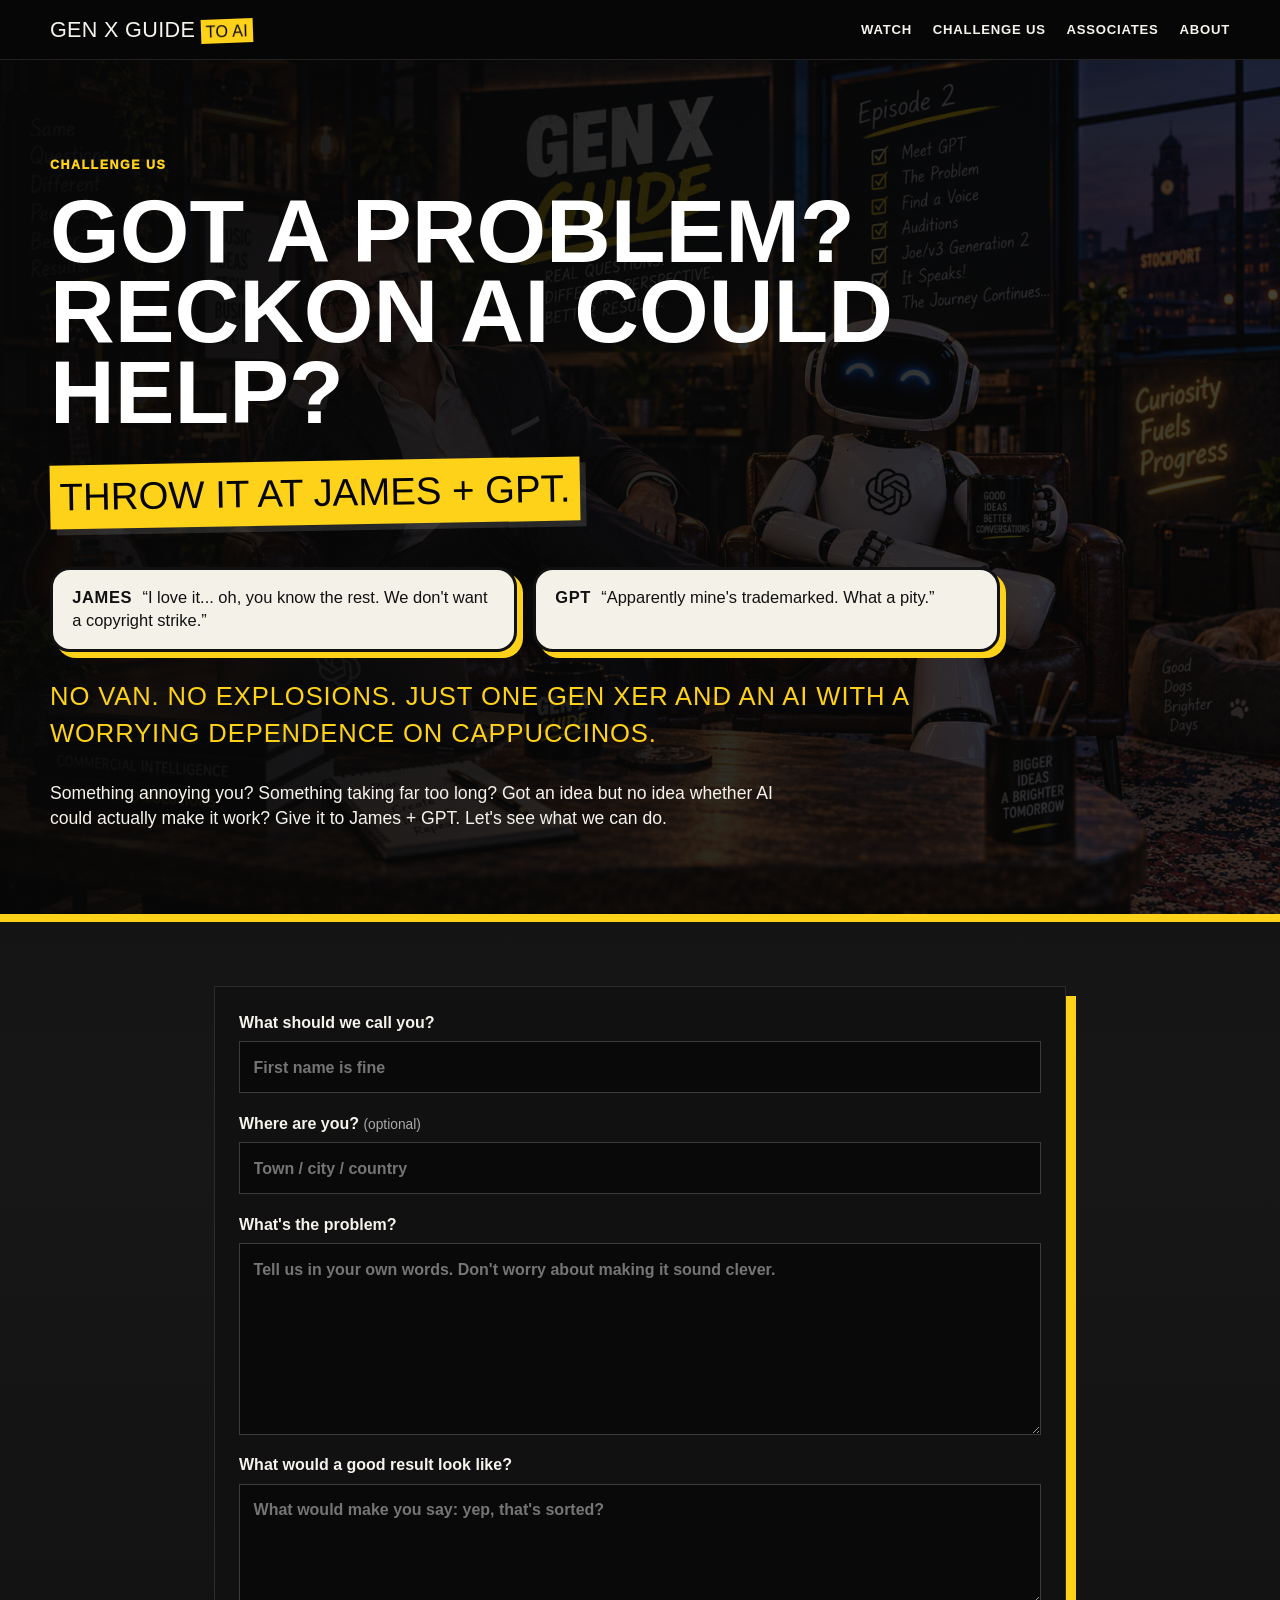
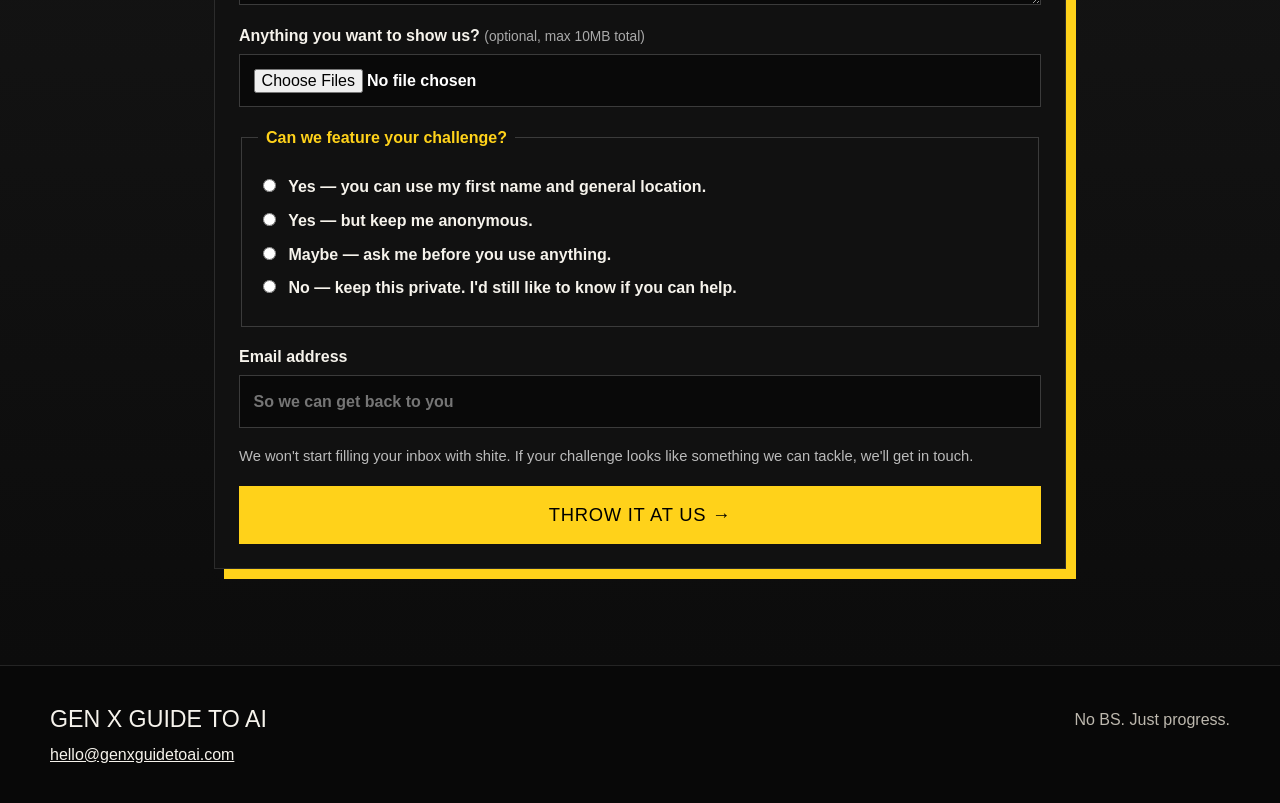
==== commit cb9b2613: "V4.1" ====
--- a/challenge.html
+++ b/challenge.html
@@ -18,69 +18,59 @@
     </nav>
   </header>
 
-  <main class="challenge-page-redesign">
-    <section class="challenge-visual-hero">
-      <img class="challenge-bg" src="assets/home-hero.png" alt="James and GPT in the Gen X Guide studio">
-      <div class="challenge-overlay"></div>
-      <div class="challenge-message">
+  <main class="challenge-page">
+    <section class="challenge-page-stage">
+      <div class="challenge-page-copy">
         <p class="eyebrow">CHALLENGE US</p>
-        <h1>GOT A PROBLEM?<br>RECKON AI COULD HELP?</h1>
-        <p class="throw-line">THROW IT AT JAMES + GPT.</p>
-        <div class="challenge-banter-grid">
-          <div class="challenge-bubble james-bubble"><strong>JAMES:</strong> “I love it... oh, you know the rest. We don't want a copyright strike.”</div>
-          <div class="challenge-bubble gpt-bubble"><strong>GPT:</strong> “Apparently mine's trademarked. What a pity.”</div>
+        <h1>GOT A PROBLEM?<br><span>RECKON AI COULD HELP?</span></h1>
+        <div class="throw-strip">THROW IT AT JAMES + GPT.</div>
+        <div class="challenge-dialogue">
+          <div class="speech james-speech"><b>JAMES</b> “I love it... oh, you know the rest. We don't want a copyright strike.”</div>
+          <div class="speech gpt-speech"><b>GPT</b> “Apparently mine's trademarked. What a pity.”</div>
         </div>
-        <p class="challenge-kicker"><strong>NO VAN. NO EXPLOSIONS.</strong><br>JUST ONE GEN XER AND AN AI WITH A WORRYING DEPENDENCE ON CAPPUCCINOS.</p>
+        <p class="challenge-tagline">NO VAN. NO EXPLOSIONS. JUST ONE GEN XER AND AN AI WITH A WORRYING DEPENDENCE ON CAPPUCCINOS.</p>
+        <p class="challenge-explain">Something annoying you? Something taking far too long? Got an idea but no idea whether AI could actually make it work? Give it to James + GPT. Let's see what we can do.</p>
       </div>
     </section>
+    <section class="form-shell">
+      <form class="challenge-form" action="submit_challenge.php" method="post" enctype="multipart/form-data">
+        <input type="text" name="website" tabindex="-1" autocomplete="off" class="hp" aria-hidden="true">
 
-    <section class="challenge-form-section">
-      <div class="form-intro">
-        <p class="eyebrow">RIGHT. WHAT HAVE YOU GOT?</p>
-        <h2>TELL US THE PROBLEM.</h2>
-        <p>Something annoying you? Something taking far too long? Got an idea but no idea whether AI could actually make it work?</p>
-      </div>
+        <label>What should we call you?
+          <input name="name" type="text" required maxlength="80" placeholder="First name is fine">
+        </label>
 
-      <div class="form-shell">
-        <form class="challenge-form" action="submit_challenge.php" method="post" enctype="multipart/form-data">
-          <input type="text" name="website" tabindex="-1" autocomplete="off" class="hp" aria-hidden="true">
+        <label>Where are you? <span>(optional)</span>
+          <input name="location" type="text" maxlength="100" placeholder="Town / city / country">
+        </label>
 
-          <label>What should we call you?
-            <input name="name" type="text" required maxlength="80" placeholder="First name is fine">
-          </label>
+        <label>What's the problem?
+          <textarea name="problem" rows="7" required maxlength="5000" placeholder="Tell us in your own words. Don't worry about making it sound clever."></textarea>
+        </label>
 
-          <label>Where are you? <span>(optional)</span>
-            <input name="location" type="text" maxlength="100" placeholder="Town / city / country">
-          </label>
+        <label>What would a good result look like?
+          <textarea name="outcome" rows="4" required maxlength="2500" placeholder="What would make you say: yep, that's sorted?"></textarea>
+        </label>
 
-          <label>What's the problem?
-            <textarea name="problem" rows="7" required maxlength="5000" placeholder="Tell us in your own words. Don't worry about making it sound clever."></textarea>
-          </label>
+        <label>Anything you want to show us? <span>(optional, max 10MB total)</span>
+          <input name="files[]" type="file" multiple accept=".pdf,.doc,.docx,.xls,.xlsx,.csv,.txt,.png,.jpg,.jpeg,.webp,.mp3,.m4a,.mp4">
+        </label>
 
-          <label>What would a good result look like?
-            <textarea name="outcome" rows="4" required maxlength="2500" placeholder="What would make you say: yep, that's sorted?"></textarea>
-          </label>
+        <fieldset>
+          <legend>Can we feature your challenge?</legend>
+          <label class="radio"><input type="radio" name="permission" value="name_location" required> Yes — you can use my first name and general location.</label>
+          <label class="radio"><input type="radio" name="permission" value="anonymous"> Yes — but keep me anonymous.</label>
+          <label class="radio"><input type="radio" name="permission" value="ask_first"> Maybe — ask me before you use anything.</label>
+          <label class="radio"><input type="radio" name="permission" value="private"> No — keep this private. I'd still like to know if you can help.</label>
+        </fieldset>
 
-          <label>Anything you want to show us? <span>(optional, max 10MB total)</span>
-            <input name="files[]" type="file" multiple accept=".pdf,.doc,.docx,.xls,.xlsx,.csv,.txt,.png,.jpg,.jpeg,.webp,.mp3,.m4a,.mp4">
-          </label>
+        <label>Email address
+          <input name="email" type="email" required maxlength="160" placeholder="So we can get back to you">
+        </label>
+        <p class="form-note">We won't start filling your inbox with shite. If your challenge looks like something we can tackle, we'll get in touch.</p>
 
-          <fieldset>
-            <legend>Can we feature your challenge?</legend>
-            <label class="radio"><input type="radio" name="permission" value="name_location" required> Yes — you can use my first name and general location.</label>
-            <label class="radio"><input type="radio" name="permission" value="anonymous"> Yes — but keep me anonymous.</label>
-            <label class="radio"><input type="radio" name="permission" value="ask_first"> Maybe — ask me before you use anything.</label>
-            <label class="radio"><input type="radio" name="permission" value="private"> No — keep this private. I'd still like to know if you can help.</label>
-          </fieldset>
-
-          <label>Email address
-            <input name="email" type="email" required maxlength="160" placeholder="So we can get back to you">
-          </label>
-          <p class="form-note">We won't start filling your inbox with shite. If your challenge looks like something we can tackle, we'll get in touch.</p>
-
-          <button class="btn btn-primary btn-large" type="submit">THROW IT AT US →</button>
-        </form>
-      </div>
+        <button class="btn btn-primary btn-large" type="submit">THROW IT AT US →</button>
+      </form>
     </section>
   </main>
 
--- a/styles.css
+++ b/styles.css
@@ -1,16 +1,26 @@
-:root{--black:#080808;--ink:#111;--paper:#efece4;--white:#f5f3ec;--yellow:#ffd21a;--muted:#b7b3aa;--line:#2a2a2a;--max:1280px}
+:root{
+  --black:#090909; --ink:#111; --paper:#eee9df; --white:#f6f3ec; --yellow:#ffd21a; --muted:#b9b5aa; --line:#292929;
+  --max:1180px;
+}
 *{box-sizing:border-box}html{scroll-behavior:smooth}body{margin:0;background:var(--black);color:var(--white);font-family:Arial,Helvetica,sans-serif;line-height:1.45}a{color:inherit}img,video{max-width:100%;display:block}
-body:before{content:"";position:fixed;inset:0;pointer-events:none;z-index:100;opacity:.1;background-image:radial-gradient(rgba(255,255,255,.22) .6px,transparent .8px);background-size:4px 4px;mix-blend-mode:soft-light}
-.site-header{position:sticky;top:0;z-index:50;display:flex;justify-content:space-between;align-items:center;gap:2rem;padding:14px max(24px,calc((100vw - var(--max))/2));background:rgba(7,7,7,.95);border-bottom:1px solid #242424}.brand{text-decoration:none;display:flex;align-items:baseline;gap:.35rem;font-family:Impact,"Arial Black",sans-serif;letter-spacing:.02em}.brand-main{font-size:1.35rem}.brand-sub{background:var(--yellow);color:#000;padding:.04rem .3rem;transform:rotate(-2deg)}nav{display:flex;gap:1.3rem;flex-wrap:wrap}nav a{text-decoration:none;font-weight:900;font-size:.82rem;letter-spacing:.06em}nav a:hover,nav a[aria-current="page"]{color:var(--yellow)}
-.hero-header{position:absolute;top:0;left:0;right:0;background:linear-gradient(180deg,rgba(0,0,0,.82),rgba(0,0,0,.18) 82%,transparent);border:0;padding-top:18px;padding-bottom:34px}.hero-header .brand,.hero-header nav a{text-shadow:0 2px 9px #000}.hero-home{background:#060606}.hero-home img{width:100%;height:auto;display:block}
-.section{padding:5rem max(24px,calc((100vw - var(--max))/2))}.section-dark{background:#111}.section-paper{background:var(--paper);color:#111}.eyebrow{color:var(--yellow);font-weight:1000;letter-spacing:.13em;font-size:.76rem;margin:0 0 .65rem;text-transform:uppercase}.section h2,.challenge-message h1,.challenge-form-section h2{font-family:Impact,"Arial Black",sans-serif;text-transform:uppercase;line-height:.94;letter-spacing:.01em;margin:.08em 0 .35em}.section h2{font-size:clamp(2.5rem,5vw,5rem)}.section-heading{max-width:850px;margin-bottom:2.2rem}.section-heading>p:not(.eyebrow){font-size:1.12rem}.tag{font-size:.72rem;font-weight:1000;letter-spacing:.13em;color:var(--yellow);text-transform:uppercase}.btn{display:inline-block;text-decoration:none;border:2px solid var(--yellow);padding:.86rem 1rem;font-family:Impact,"Arial Black",sans-serif;letter-spacing:.04em;text-transform:uppercase;cursor:pointer}.btn-primary{background:var(--yellow);color:#000}.btn-primary:hover{transform:translateY(-2px);box-shadow:5px 5px 0 #fff}.btn-large{font-size:1.15rem;padding:1rem 1.25rem}
-.watch-grid{display:grid;grid-template-columns:1.55fr .75fr;gap:1rem}.video-card,.coming-card{border:1px solid #303030;background:#0b0b0b}.video-frame{aspect-ratio:16/9;background:#000}.video-frame video{width:100%;height:100%;object-fit:contain}.video-copy,.coming-card{padding:1.25rem}.video-copy h3,.coming-card h3,.character-copy h3,.tool-card h3,.affiliate-copy h3{font-family:Impact,"Arial Black",sans-serif;text-transform:uppercase;font-size:1.8rem;margin:.25rem 0 .6rem}.coming-card{display:flex;flex-direction:column;justify-content:center}.coming-stamp{margin-top:1.4rem;align-self:flex-start;border:2px solid var(--yellow);color:var(--yellow);padding:.35rem .55rem;font-weight:1000;transform:rotate(-2deg)}
-.about-redesign{padding-top:4.8rem}.about-intro{max-width:920px}.about-intro p{font-size:1.08rem;max-width:870px}.character-showcase{display:grid;grid-template-columns:1fr 1fr;gap:1.2rem;margin-top:2.6rem}.character-panel{display:grid;grid-template-columns:.9fr 1.1fr;min-height:510px;overflow:hidden;border:2px solid #111;box-shadow:8px 8px 0 #111}.character-panel.james-panel{background:#f8f5ee;color:#111}.character-panel.gpt-panel{background:#131313;color:#f5f2e9}.character-image{min-height:100%;overflow:hidden;background:#1a1a1a}.character-image img{width:100%;height:100%;object-fit:cover;object-position:center}.james-panel .character-image img{object-position:48% center}.gpt-panel .character-image img{object-position:60% center}.character-copy{padding:1.55rem;display:flex;flex-direction:column;justify-content:center}.character-copy h3{font-size:2.4rem}.character-copy p{font-size:1.02rem}.dark-tag{color:#111}
-.associates-redesign{background:radial-gradient(circle at 85% 20%,#242018 0,#111 35%,#0a0a0a 75%)}.associates-heading{display:flex;justify-content:space-between;gap:2rem;align-items:end;margin-bottom:2rem}.associates-heading>div{max-width:900px}.tool-grid{display:grid;grid-template-columns:repeat(3,1fr);gap:1rem}.tool-card{border:1px solid #3a3a3a;background:rgba(18,18,18,.9);padding:1.3rem;min-height:190px}.tool-mark{display:grid;place-items:center;width:58px;height:58px;border:2px solid var(--yellow);color:var(--yellow);font-family:Impact,"Arial Black";font-size:1.3rem;margin-bottom:.9rem}.affiliate-stage{display:grid;grid-template-columns:.85fr 1.15fr;gap:2rem;align-items:center;margin-top:2rem;border-top:1px solid #333;padding-top:2rem}.affiliate-copy{max-width:500px}.affiliate-copy h3{font-size:2.8rem;color:var(--yellow)}.affiliate-copy p{font-size:1.08rem}.gpt-quote-wrap{position:relative;min-height:430px;display:flex;justify-content:flex-end;align-items:end;overflow:hidden}.gpt-quote-wrap img{width:min(440px,58%);max-height:430px;object-fit:cover;object-position:58% 35%;border-radius:26px 26px 0 0;filter:drop-shadow(0 18px 25px rgba(0,0,0,.45))}.speech-bubble{position:absolute;left:0;top:22px;width:min(540px,62%);background:#fff;color:#111;border:4px solid #111;border-radius:34px;padding:1.35rem 1.45rem;font-size:clamp(1rem,1.7vw,1.35rem);font-weight:700;font-style:italic;z-index:2;box-shadow:7px 7px 0 var(--yellow)}.speech-bubble:after{content:"";position:absolute;right:-42px;bottom:62px;border-width:20px 0 20px 42px;border-style:solid;border-color:transparent transparent transparent #fff;filter:drop-shadow(3px 2px 0 #111)}
-.final-cta{text-align:center;background:var(--yellow);color:#000}.final-cta .eyebrow{color:#000}.final-cta h2{font-size:clamp(3rem,7vw,6rem)}.final-cta p{max-width:720px;margin:0 auto 1.4rem;font-weight:800;font-size:1.15rem}.final-cta .btn-primary{background:#000;color:#fff;border-color:#000}
+body:before{content:"";position:fixed;inset:0;pointer-events:none;z-index:100;opacity:.14;background-image:radial-gradient(rgba(255,255,255,.23) .6px,transparent .8px);background-size:4px 4px;mix-blend-mode:soft-light}
+.site-header{position:sticky;top:0;z-index:50;display:flex;justify-content:space-between;align-items:center;gap:2rem;padding:14px max(24px,calc((100vw - var(--max))/2));background:rgba(7,7,7,.92);backdrop-filter:blur(8px);border-bottom:1px solid #222}.brand{text-decoration:none;display:flex;align-items:baseline;gap:.35rem;font-family:Impact,"Arial Black",sans-serif;letter-spacing:.02em}.brand-main{font-size:1.35rem}.brand-sub{background:var(--yellow);color:#000;padding:.04rem .3rem;transform:rotate(-2deg)}nav{display:flex;gap:1.3rem;flex-wrap:wrap}nav a{text-decoration:none;font-weight:900;font-size:.82rem;letter-spacing:.06em}nav a:hover{color:var(--yellow)}
+.hero{min-height:82vh;position:relative;display:grid;align-items:end;overflow:hidden}.hero-image-wrap{position:absolute;inset:0}.hero-image-wrap img{width:100%;height:100%;object-fit:cover;object-position:center}.hero-scrim{position:absolute;inset:0;background:linear-gradient(90deg,rgba(0,0,0,.92) 0%,rgba(0,0,0,.73) 42%,rgba(0,0,0,.2) 75%),linear-gradient(0deg,rgba(0,0,0,.72),transparent 45%)}.hero-copy{position:relative;z-index:2;width:min(760px,92vw);margin-left:max(24px,calc((100vw - var(--max))/2));padding:8rem 0 5rem}.eyebrow{color:var(--yellow);font-weight:1000;letter-spacing:.12em;font-size:.78rem;margin:0 0 .7rem}.hero h1,.section h2,.challenge-hero-small h1,.thanks-card h1{font-family:Impact,"Arial Black",sans-serif;letter-spacing:.01em;text-transform:uppercase;line-height:.92;margin:.1em 0 .35em}.hero h1{font-size:clamp(3.2rem,8vw,7.2rem)}.hero h1 span{color:var(--yellow)}.hero-deck{font-size:clamp(1.05rem,2vw,1.45rem);max-width:680px;font-weight:700}.hero-actions{display:flex;gap:.8rem;flex-wrap:wrap;margin-top:1.7rem}.strap{font-family:Impact,"Arial Black",sans-serif;font-size:1.1rem;letter-spacing:.06em;margin-top:2rem}.btn{display:inline-block;text-decoration:none;border:2px solid var(--yellow);padding:.85rem 1rem;font-family:Impact,"Arial Black",sans-serif;letter-spacing:.04em;text-transform:uppercase;cursor:pointer}.btn-primary{background:var(--yellow);color:#000}.btn-primary:hover{transform:translateY(-2px);box-shadow:5px 5px 0 #fff}.btn-ghost:hover{background:var(--yellow);color:#000}.btn-large{font-size:1.15rem;padding:1rem 1.25rem}
+.section{padding:5.5rem max(24px,calc((100vw - var(--max))/2))}.section-dark{background:#111}.section-paper{background:var(--paper);color:#111}.section-heading{max-width:820px;margin-bottom:2.2rem}.section-heading.narrow{max-width:900px}.section h2{font-size:clamp(2.4rem,5vw,5rem)}.section-heading>p:not(.eyebrow){font-size:1.12rem}.watch-grid{display:grid;grid-template-columns:1.7fr .8fr;gap:1.4rem}.video-card,.coming-card{border:1px solid #2b2b2b;background:#0b0b0b}.video-frame{aspect-ratio:16/9;background:#000}.video-frame video{width:100%;height:100%;object-fit:contain}.video-copy,.coming-card{padding:1.25rem}.tag{font-size:.72rem;font-weight:1000;letter-spacing:.13em;color:var(--yellow);text-transform:uppercase}.video-copy h3,.coming-card h3,.character-card h3,.tool-card h3{font-family:Impact,"Arial Black",sans-serif;text-transform:uppercase;font-size:1.8rem;margin:.25rem 0 .6rem}.coming-card{position:relative;display:flex;flex-direction:column;justify-content:center;min-height:100%}.coming-stamp{margin-top:1.5rem;align-self:flex-start;border:2px solid var(--yellow);color:var(--yellow);padding:.35rem .55rem;font-weight:1000;transform:rotate(-2deg)}
+.challenge-preview{display:grid;grid-template-columns:1.05fr .95fr;gap:2rem;align-items:stretch;background:#0c0c0c}.challenge-copy{padding:1rem 0}.challenge-copy h2{font-size:clamp(2.25rem,4.6vw,4.9rem)}.challenge-copy .lead{font-size:1.35rem;font-weight:900}.banter{border-left:5px solid var(--yellow);padding-left:1rem;margin:1.7rem 0}.banter p{margin:.35rem 0}.a-team-copy{font-family:Impact,"Arial Black",sans-serif;font-size:clamp(1.4rem,2.5vw,2.2rem);line-height:1.1;color:var(--yellow);margin:1.7rem 0}.challenge-art{overflow:hidden;min-height:560px;border:1px solid #2c2c2c}.challenge-art img{width:100%;height:100%;object-fit:cover;object-position:76% center;filter:contrast(1.03) saturate(.95)}
+.character-grid{display:grid;grid-template-columns:1fr 1fr;gap:1.2rem;margin-top:2.5rem}.character-card{padding:1.6rem;border:3px solid #111;position:relative;background:#f7f2e7;box-shadow:8px 8px 0 #111}.character-card.gpt{background:#151515;color:#f4f4ef}.character-card .tag{color:#111}.character-card.gpt .tag{color:var(--yellow)}.card-kicker{margin-top:1.3rem;font-size:1.08rem}
+.associates{background:#0f0f0f}.tool-grid{display:grid;grid-template-columns:repeat(3,1fr);gap:1rem}.tool-card{border:1px solid #303030;background:#151515;padding:1.25rem}.tool-mark{display:grid;place-items:center;width:56px;height:56px;border:2px solid var(--yellow);color:var(--yellow);font-family:Impact,"Arial Black";font-size:1.35rem;margin-bottom:.9rem}.affiliate-note{display:grid;grid-template-columns:auto 1fr;gap:1rem;align-items:start;margin-top:2rem;border-top:1px solid #333;padding-top:1.6rem;max-width:980px}.coffee-badge{font-size:2.4rem}.affiliate-note blockquote{margin:1rem 0 0;border-left:4px solid var(--yellow);padding-left:1rem;color:#ddd;font-style:italic}
+.final-cta{text-align:center;background:var(--yellow);color:#000}.final-cta .eyebrow{color:#000}.final-cta h2{font-size:clamp(3rem,7vw,6rem)}.final-cta p{max-width:720px;margin:0 auto 1.4rem;font-weight:800;font-size:1.1rem}.final-cta .btn-primary{background:#000;color:#fff;border-color:#000}.final-cta .btn-primary:hover{box-shadow:5px 5px 0 #fff}
 footer{padding:2.3rem max(24px,calc((100vw - var(--max))/2));border-top:1px solid #242424;background:#080808;display:grid;grid-template-columns:1fr auto;gap:.4rem 2rem;align-items:center}footer p{margin:0;color:#bdb8ae}.footer-brand{font-family:Impact,"Arial Black",sans-serif;font-size:1.45rem}.fineprint{font-size:.78rem}
-.challenge-page-redesign{background:#0d0d0d}.challenge-visual-hero{position:relative;min-height:780px;overflow:hidden;display:flex;align-items:flex-end}.challenge-bg{position:absolute;inset:0;width:100%;height:100%;object-fit:cover;object-position:center}.challenge-overlay{position:absolute;inset:0;background:linear-gradient(90deg,rgba(0,0,0,.92) 0%,rgba(0,0,0,.68) 42%,rgba(0,0,0,.28) 72%,rgba(0,0,0,.48) 100%),linear-gradient(0deg,rgba(0,0,0,.9),rgba(0,0,0,.1) 62%)}.challenge-message{position:relative;z-index:2;width:min(980px,92vw);margin-left:max(24px,calc((100vw - var(--max))/2));padding:6rem 0 4rem}.challenge-message h1{font-size:clamp(3.6rem,7.7vw,7.4rem);color:#fff}.throw-line{display:inline-block;background:var(--yellow);color:#000;padding:.45rem .7rem;font-family:Impact,"Arial Black",sans-serif;font-size:clamp(1.65rem,3vw,2.7rem);transform:rotate(-1deg);margin:.4rem 0 1rem}.challenge-banter-grid{display:grid;grid-template-columns:1fr 1fr;gap:1rem;max-width:900px;margin-top:1.2rem}.challenge-bubble{background:rgba(255,255,255,.95);color:#111;border:3px solid #111;border-radius:28px;padding:1rem 1.1rem;font-weight:700;box-shadow:5px 5px 0 var(--yellow)}.challenge-kicker{font-family:Impact,"Arial Black",sans-serif;font-size:clamp(1.4rem,2.4vw,2.2rem);line-height:1.1;margin:1.5rem 0 0;color:var(--white);max-width:900px}.challenge-kicker strong{color:var(--yellow)}
-.challenge-form-section{padding:5rem max(24px,calc((100vw - var(--max))/2));background:linear-gradient(180deg,#111,#171717)}.form-intro{max-width:780px;margin-bottom:2rem}.challenge-form-section h2{font-size:clamp(2.8rem,5vw,5rem)}.form-shell{max-width:940px}.challenge-form{display:grid;gap:1.15rem;padding:1.5rem;background:#0c0c0c;border:1px solid #323232;box-shadow:10px 10px 0 var(--yellow)}.challenge-form label,.challenge-form legend{font-weight:900}.challenge-form label>span{font-weight:400;color:#aaa;font-size:.86rem}.challenge-form input[type=text],.challenge-form input[type=email],.challenge-form input[type=file],.challenge-form textarea{display:block;width:100%;margin-top:.45rem;background:#090909;color:#fff;border:1px solid #3b3b3b;padding:.85rem;font:inherit}.challenge-form textarea{resize:vertical}.challenge-form fieldset{border:1px solid #3b3b3b;padding:1rem}.challenge-form legend{padding:0 .5rem;color:var(--yellow)}.radio{display:block;font-weight:600!important;margin:.65rem 0}.radio input{margin-right:.5rem}.form-note{margin:0;color:#bbb;font-size:.92rem}.hp{position:absolute!important;left:-9999px!important}
-.thanks-page{min-height:100vh;display:grid;place-items:center;padding:24px;background:#0d0d0d}.thanks-card{max-width:720px;border:1px solid #333;padding:2rem;box-shadow:10px 10px 0 var(--yellow)}.thanks-card h1{font-family:Impact,"Arial Black",sans-serif;font-size:clamp(3rem,8vw,6rem);color:var(--yellow)}
-@media(max-width:1000px){.character-showcase,.tool-grid,.affiliate-stage,.watch-grid{grid-template-columns:1fr}.character-panel{min-height:440px}.gpt-quote-wrap{min-height:500px}.speech-bubble{width:65%}.challenge-visual-hero{min-height:760px}.challenge-banter-grid{grid-template-columns:1fr}}
-@media(max-width:760px){.site-header{position:relative;flex-direction:column;align-items:flex-start;gap:.7rem;padding:13px 20px}.hero-header{position:relative;background:#090909;padding-bottom:13px}.hero-home img{width:100%;height:auto}.section,.challenge-form-section{padding:4rem 20px}.character-panel{grid-template-columns:1fr;min-height:0}.character-image{height:380px}.character-copy{padding:1.3rem}.gpt-quote-wrap{min-height:570px;align-items:end;justify-content:center;padding-top:220px}.gpt-quote-wrap img{width:80%;max-height:360px}.speech-bubble{top:0;left:5%;width:90%;font-size:1rem}.speech-bubble:after{display:none}.challenge-visual-hero{min-height:830px}.challenge-message{margin-left:20px;padding:4rem 0 3rem}.challenge-message h1{font-size:3.35rem}.challenge-bg{object-position:54% center}.challenge-overlay{background:linear-gradient(0deg,rgba(0,0,0,.94) 0%,rgba(0,0,0,.78) 58%,rgba(0,0,0,.35) 100%)}nav{gap:.85rem}nav a{font-size:.72rem}.brand-main{font-size:1.05rem}footer{grid-template-columns:1fr}.challenge-form{box-shadow:6px 6px 0 var(--yellow)}}
+.challenge-page{background:linear-gradient(180deg,#0c0c0c,#171717 50%,#0c0c0c);min-height:80vh}.challenge-hero-small{max-width:950px;margin:auto;padding:5rem 24px 2rem}.challenge-hero-small h1{font-size:clamp(3.3rem,8vw,7rem);color:var(--yellow)}.challenge-hero-small>p:not(.eyebrow){font-size:1.16rem;max-width:760px}.challenge-hero-small .lead{font-size:1.5rem;font-weight:900}.form-shell{max-width:900px;margin:0 auto;padding:0 24px 6rem}.challenge-form{display:grid;gap:1.15rem;padding:1.5rem;background:#111;border:1px solid #2c2c2c;box-shadow:10px 10px 0 var(--yellow)}.challenge-form label,.challenge-form legend{font-weight:900}.challenge-form label>span{font-weight:400;color:#aaa;font-size:.86rem}.challenge-form input[type=text],.challenge-form input[type=email],.challenge-form input[type=file],.challenge-form textarea{display:block;width:100%;margin-top:.45rem;background:#090909;color:#fff;border:1px solid #3b3b3b;padding:.85rem;font:inherit}.challenge-form textarea{resize:vertical}.challenge-form fieldset{border:1px solid #3b3b3b;padding:1rem}.challenge-form legend{padding:0 .5rem;color:var(--yellow)}.radio{display:block;font-weight:600!important;margin:.65rem 0}.radio input{margin-right:.5rem}.form-note{margin:0;color:#bbb;font-size:.92rem}.hp{position:absolute!important;left:-9999px!important}.thanks-page{min-height:100vh;display:grid;place-items:center;padding:24px;background:#0d0d0d}.thanks-card{max-width:720px;border:1px solid #333;padding:2rem;box-shadow:10px 10px 0 var(--yellow)}.thanks-card h1{font-size:clamp(3rem,8vw,6rem);color:var(--yellow)}
+@media (max-width:900px){.site-header{align-items:flex-start;flex-direction:column;gap:.7rem}.hero{min-height:760px}.hero-scrim{background:linear-gradient(0deg,rgba(0,0,0,.95) 0%,rgba(0,0,0,.76) 50%,rgba(0,0,0,.18) 85%)}.hero-copy{margin-left:24px;padding-bottom:3rem}.watch-grid,.challenge-preview,.character-grid,.tool-grid{grid-template-columns:1fr}.challenge-art{min-height:420px;order:-1}.challenge-art img{object-position:72% center}.tool-grid{gap:.8rem}footer{grid-template-columns:1fr}}
+@media (max-width:600px){nav{gap:.85rem}nav a{font-size:.72rem}.brand-main{font-size:1.05rem}.hero h1{font-size:3.35rem}.section{padding-top:4rem;padding-bottom:4rem}.challenge-copy h2{font-size:2.7rem}.challenge-art{min-height:330px}.challenge-form{box-shadow:6px 6px 0 var(--yellow)}}
+
+/* v3 home hero: the approved James + GPT studio image is the front door. */
+.hero-header{position:absolute;top:0;left:0;right:0;z-index:50;background:linear-gradient(180deg,rgba(0,0,0,.88),rgba(0,0,0,.38) 72%,transparent);border-bottom:0;backdrop-filter:none;padding-top:20px;padding-bottom:34px}.hero-header .brand{text-shadow:0 2px 8px #000}.hero-header nav a{text-shadow:0 2px 8px #000}.hero-home{min-height:0;height:auto;display:block;background:#080808}.hero-home-image{display:block;width:100%;height:auto;max-height:none;object-fit:contain;object-position:center top}
+@media (max-width:900px){.hero-header{position:relative;background:#090909;padding:14px 24px;border-bottom:1px solid #222}.hero-home{min-height:0}.hero-home-image{width:100%;height:auto}}
+
+/* v4 — restore the agreed Gen X Guide visual language. */
+.challenge-band{position:relative;overflow:hidden;padding:5.2rem max(24px,calc((100vw - var(--max))/2));background:linear-gradient(90deg,rgba(7,7,7,.98),rgba(7,7,7,.91)),url('assets/home-hero-original.png') center/cover no-repeat;border-top:8px solid var(--yellow);border-bottom:1px solid #292929}.challenge-band-inner{max-width:980px}.challenge-kicker{color:var(--yellow);font-weight:1000;letter-spacing:.14em;font-size:.8rem}.challenge-band h2,.about-showcase h2,.challenge-page-stage h1{font-family:Impact,'Arial Black',sans-serif;text-transform:uppercase;line-height:.9;margin:.18em 0;font-size:clamp(3.4rem,7vw,7rem)}.challenge-band h2 span,.challenge-page-stage h1 span{color:#fff}.throw-strip{display:inline-block;background:var(--yellow);color:#050505;font-family:Impact,'Arial Black',sans-serif;font-size:clamp(1.5rem,3vw,2.6rem);padding:.25rem .6rem;transform:rotate(-1deg);margin:.8rem 0 1.5rem;box-shadow:6px 6px 0 rgba(255,255,255,.12)}.challenge-dialogue{display:grid;grid-template-columns:1fr 1fr;gap:1rem;max-width:950px;margin:1.1rem 0}.speech{position:relative;background:#f4f1e9;color:#111;border:3px solid #111;border-radius:20px;padding:1rem 1.2rem;box-shadow:6px 6px 0 var(--yellow);font-size:1.03rem}.speech b{font-family:Impact,'Arial Black',sans-serif;letter-spacing:.04em;margin-right:.35rem}.challenge-tagline{font-family:Impact,'Arial Black',sans-serif;letter-spacing:.035em;color:var(--yellow);font-size:clamp(1.25rem,2vw,1.85rem);max-width:900px}.about-showcase{background:#e9e4d9;color:#111;padding:5.5rem max(24px,calc((100vw - var(--max))/2))}.about-intro{max-width:920px}.about-intro p:not(.eyebrow){font-size:1.08rem}.duo-stage{margin-top:2.8rem;display:grid;gap:1.3rem}.bio-panel{min-height:390px;display:grid;grid-template-columns:minmax(260px,.8fr) 1.2fr;overflow:hidden;border:3px solid #111;box-shadow:9px 9px 0 #111;background:#f8f4eb}.bio-panel.gpt-bio{grid-template-columns:1.2fr minmax(260px,.8fr);background:#111;color:#f4f1e9}.bio-photo{min-height:390px;background-image:url('assets/home-hero-original.png');background-repeat:no-repeat;background-size:1536px 1024px}.james-photo{background-position:22% 61%}.gpt-photo{background-position:70% 63%}.bio-copy{padding:2.1rem;display:flex;flex-direction:column;justify-content:center}.bio-copy h3{font-family:Impact,'Arial Black',sans-serif;font-size:clamp(2rem,4vw,3.5rem);margin:.1rem 0 .7rem}.bio-copy p{font-size:1.05rem}.bio-copy strong{color:#b38d00}.gpt-bio .bio-copy strong{color:var(--yellow)}.affiliate-stage{margin-top:2.5rem;padding-top:2rem;border-top:1px solid #333;display:grid;grid-template-columns:.8fr 1.2fr;gap:2rem;align-items:center}.affiliate-copy h3{font-family:Impact,'Arial Black',sans-serif;color:var(--yellow);font-size:clamp(2rem,4vw,3.5rem);line-height:.95;margin:.25rem 0 1rem}.coffee-bot-wrap{position:relative;min-height:430px}.coffee-bot{position:absolute;right:0;bottom:0;width:48%;height:100%;background:url('assets/home-hero-original.png') 71% 67%/1536px 1024px no-repeat;clip-path:polygon(8% 0,100% 0,100% 100%,0 100%,0 18%)}.bot-bubble{position:absolute;z-index:2;left:0;top:10%;width:62%;margin:0;background:#f4f1e9;color:#111;border:3px solid #111;border-radius:26px;padding:1.3rem 1.45rem;box-shadow:7px 7px 0 var(--yellow);font-size:1.12rem;font-style:italic}.bot-bubble:after{content:'';position:absolute;right:-34px;bottom:42px;border-width:18px 0 18px 36px;border-style:solid;border-color:transparent transparent transparent #f4f1e9}.challenge-page-stage{padding:6rem max(24px,calc((100vw - var(--max))/2)) 4rem;background:linear-gradient(90deg,rgba(7,7,7,.96),rgba(7,7,7,.76)),url('assets/home-hero-original.png') center/cover no-repeat;border-bottom:8px solid var(--yellow)}.challenge-page-copy{max-width:1000px}.challenge-page-stage h1{color:#fff}.challenge-explain{font-size:1.1rem;max-width:760px;margin-top:1.8rem}.challenge-page .form-shell{padding-top:4rem}
+@media(max-width:900px){.challenge-dialogue,.affiliate-stage{grid-template-columns:1fr}.bio-panel,.bio-panel.gpt-bio{grid-template-columns:1fr}.bio-photo{min-height:340px;background-size:1280px 853px}.james-photo{background-position:21% 59%}.gpt-photo{order:-1;background-position:70% 62%}.coffee-bot-wrap{min-height:500px}.coffee-bot{width:62%}.bot-bubble{width:68%}}
+@media(max-width:600px){.challenge-band h2,.about-showcase h2,.challenge-page-stage h1{font-size:3.15rem}.coffee-bot{opacity:.52;width:88%}.bot-bubble{width:92%;font-size:1rem}.bio-photo{min-height:300px;background-size:1100px 733px}}
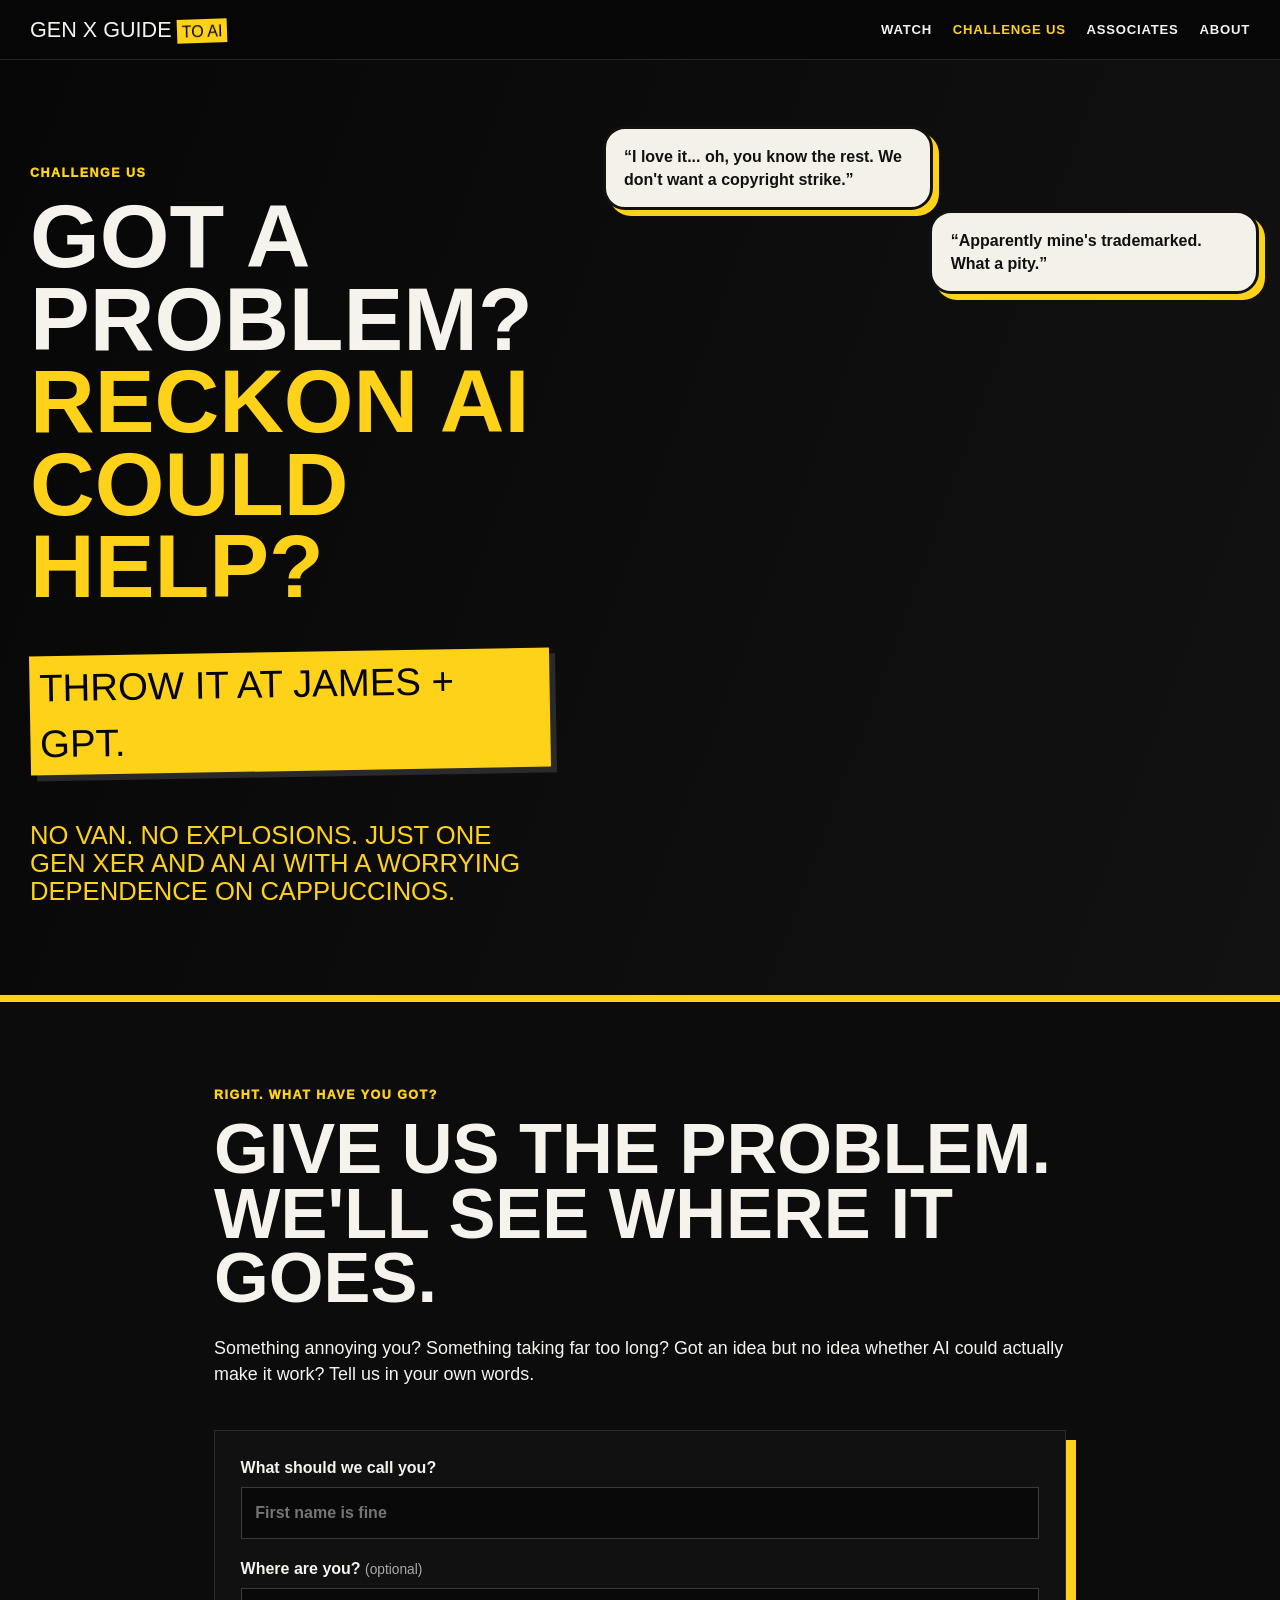
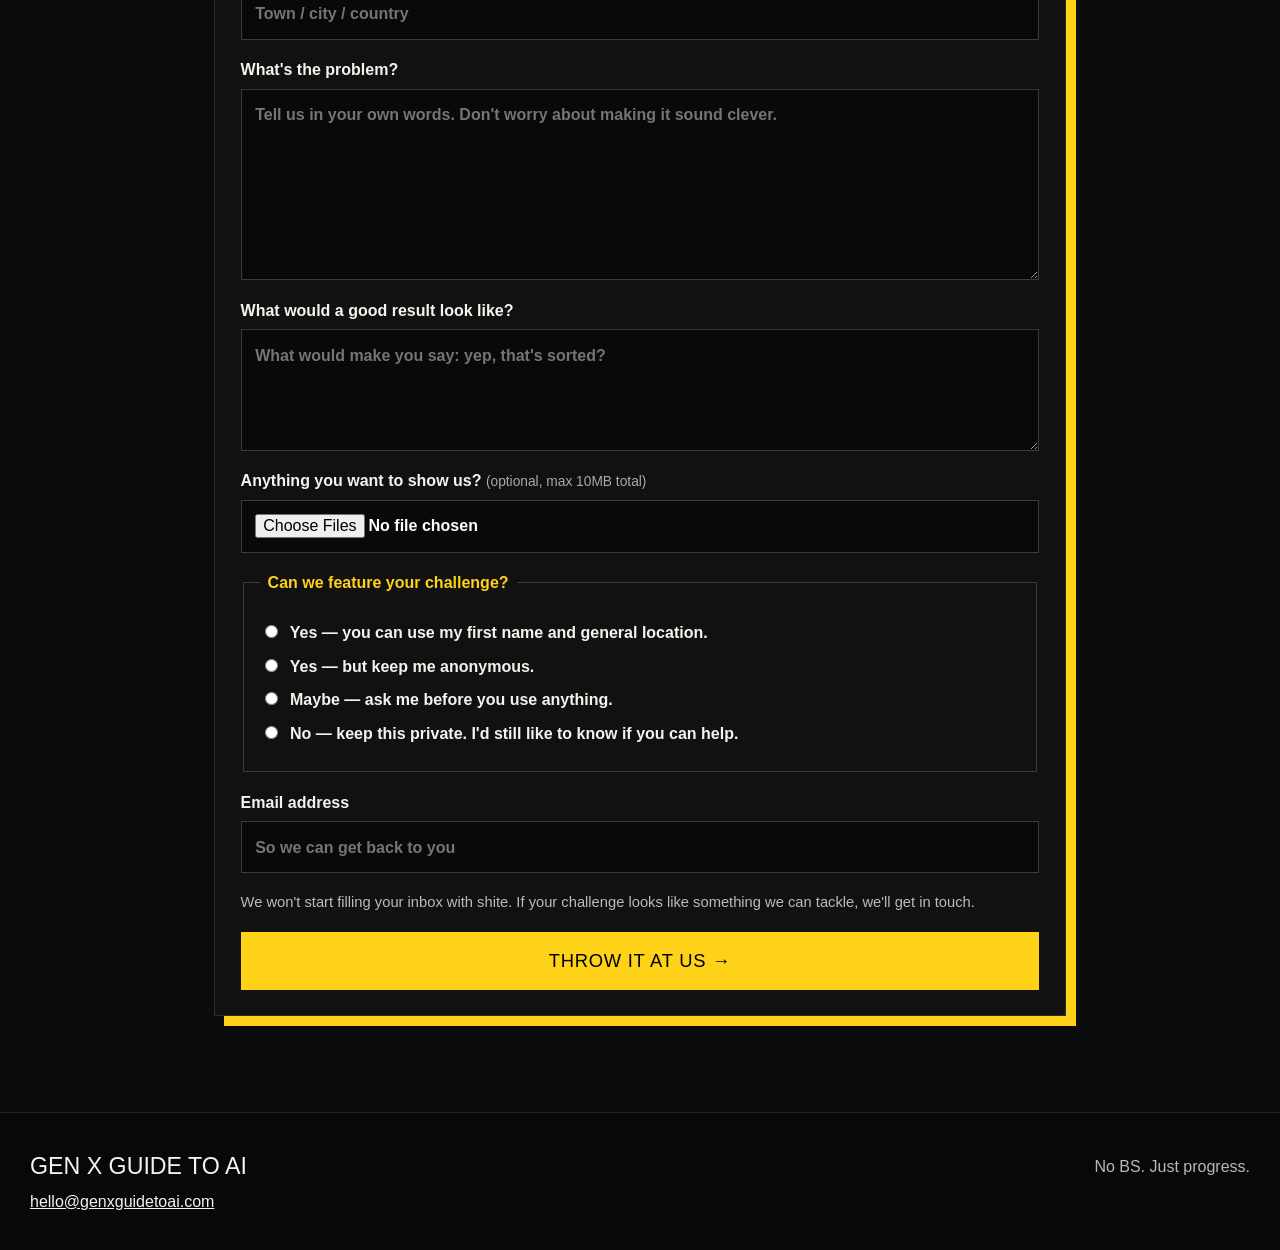
==== commit 4b3a16ca: "V7" ====
--- a/challenge.html
+++ b/challenge.html
@@ -1,83 +1 @@
-<!doctype html>
-<html lang="en-GB">
-<head>
-  <meta charset="utf-8">
-  <meta name="viewport" content="width=device-width, initial-scale=1">
-  <meta name="description" content="Challenge James + GPT with a real problem or idea.">
-  <title>Challenge Us | Gen X Guide to AI</title>
-  <link rel="stylesheet" href="styles.css">
-</head>
-<body>
-  <header class="site-header">
-    <a class="brand" href="index.html"><span class="brand-main">GEN X GUIDE</span><span class="brand-sub">TO AI</span></a>
-    <nav aria-label="Primary navigation">
-      <a href="index.html#watch">WATCH</a>
-      <a href="challenge.html" aria-current="page">CHALLENGE US</a>
-      <a href="index.html#associates">ASSOCIATES</a>
-      <a href="index.html#about">ABOUT</a>
-    </nav>
-  </header>
-
-  <main class="challenge-page">
-    <section class="challenge-page-stage">
-      <div class="challenge-page-copy">
-        <p class="eyebrow">CHALLENGE US</p>
-        <h1>GOT A PROBLEM?<br><span>RECKON AI COULD HELP?</span></h1>
-        <div class="throw-strip">THROW IT AT JAMES + GPT.</div>
-        <div class="challenge-dialogue">
-          <div class="speech james-speech"><b>JAMES</b> “I love it... oh, you know the rest. We don't want a copyright strike.”</div>
-          <div class="speech gpt-speech"><b>GPT</b> “Apparently mine's trademarked. What a pity.”</div>
-        </div>
-        <p class="challenge-tagline">NO VAN. NO EXPLOSIONS. JUST ONE GEN XER AND AN AI WITH A WORRYING DEPENDENCE ON CAPPUCCINOS.</p>
-        <p class="challenge-explain">Something annoying you? Something taking far too long? Got an idea but no idea whether AI could actually make it work? Give it to James + GPT. Let's see what we can do.</p>
-      </div>
-    </section>
-    <section class="form-shell">
-      <form class="challenge-form" action="submit_challenge.php" method="post" enctype="multipart/form-data">
-        <input type="text" name="website" tabindex="-1" autocomplete="off" class="hp" aria-hidden="true">
-
-        <label>What should we call you?
-          <input name="name" type="text" required maxlength="80" placeholder="First name is fine">
-        </label>
-
-        <label>Where are you? <span>(optional)</span>
-          <input name="location" type="text" maxlength="100" placeholder="Town / city / country">
-        </label>
-
-        <label>What's the problem?
-          <textarea name="problem" rows="7" required maxlength="5000" placeholder="Tell us in your own words. Don't worry about making it sound clever."></textarea>
-        </label>
-
-        <label>What would a good result look like?
-          <textarea name="outcome" rows="4" required maxlength="2500" placeholder="What would make you say: yep, that's sorted?"></textarea>
-        </label>
-
-        <label>Anything you want to show us? <span>(optional, max 10MB total)</span>
-          <input name="files[]" type="file" multiple accept=".pdf,.doc,.docx,.xls,.xlsx,.csv,.txt,.png,.jpg,.jpeg,.webp,.mp3,.m4a,.mp4">
-        </label>
-
-        <fieldset>
-          <legend>Can we feature your challenge?</legend>
-          <label class="radio"><input type="radio" name="permission" value="name_location" required> Yes — you can use my first name and general location.</label>
-          <label class="radio"><input type="radio" name="permission" value="anonymous"> Yes — but keep me anonymous.</label>
-          <label class="radio"><input type="radio" name="permission" value="ask_first"> Maybe — ask me before you use anything.</label>
-          <label class="radio"><input type="radio" name="permission" value="private"> No — keep this private. I'd still like to know if you can help.</label>
-        </fieldset>
-
-        <label>Email address
-          <input name="email" type="email" required maxlength="160" placeholder="So we can get back to you">
-        </label>
-        <p class="form-note">We won't start filling your inbox with shite. If your challenge looks like something we can tackle, we'll get in touch.</p>
-
-        <button class="btn btn-primary btn-large" type="submit">THROW IT AT US →</button>
-      </form>
-    </section>
-  </main>
-
-  <footer>
-    <div class="footer-brand">GEN X GUIDE TO AI</div>
-    <p>No BS. Just progress.</p>
-    <a href="mailto:hello@genxguidetoai.com">hello@genxguidetoai.com</a>
-  </footer>
-</body>
-</html>
+<!doctype html><html lang="en-GB"><head><meta charset="utf-8"><meta name="viewport" content="width=device-width, initial-scale=1"><meta name="description" content="Challenge James + GPT with a real problem or idea."><title>Challenge Us | Gen X Guide to AI</title><link rel="stylesheet" href="styles.css"></head><body><header class="site-header"><a class="brand" href="index.html"><span class="brand-main">GEN X GUIDE</span><span class="brand-sub">TO AI</span></a><nav><a href="index.html#watch">WATCH</a><a href="challenge.html" aria-current="page">CHALLENGE US</a><a href="index.html#associates">ASSOCIATES</a><a href="index.html#about">ABOUT</a></nav></header><main class="challenge-page-v5"><section class="challenge-poster-v5"><div class="challenge-poster-copy"><p class="eyebrow">CHALLENGE US</p><h1>GOT A PROBLEM?<br><span>RECKON AI COULD HELP?</span></h1><div class="throw-strip">THROW IT AT JAMES + GPT.</div><p class="challenge-tagline">NO VAN. NO EXPLOSIONS. JUST ONE GEN XER AND AN AI WITH A WORRYING DEPENDENCE ON CAPPUCCINOS.</p></div><div class="challenge-poster-cast"><div class="poster-james"></div><div class="poster-gpt"></div><div class="poster-bubble bubble-james">“I love it... oh, you know the rest. We don't want a copyright strike.”</div><div class="poster-bubble bubble-gpt">“Apparently mine's trademarked. What a pity.”</div></div></section><section class="form-intro"><p class="eyebrow">RIGHT. WHAT HAVE YOU GOT?</p><h2>GIVE US THE PROBLEM. WE'LL SEE WHERE IT GOES.</h2><p>Something annoying you? Something taking far too long? Got an idea but no idea whether AI could actually make it work? Tell us in your own words.</p></section><section class="form-shell"><form class="challenge-form" action="submit_challenge.php" method="post" enctype="multipart/form-data"><input type="text" name="website" tabindex="-1" autocomplete="off" class="hp" aria-hidden="true"><label>What should we call you?<input name="name" type="text" required maxlength="80" placeholder="First name is fine"></label><label>Where are you? <span>(optional)</span><input name="location" type="text" maxlength="100" placeholder="Town / city / country"></label><label>What's the problem?<textarea name="problem" rows="7" required maxlength="5000" placeholder="Tell us in your own words. Don't worry about making it sound clever."></textarea></label><label>What would a good result look like?<textarea name="outcome" rows="4" required maxlength="2500" placeholder="What would make you say: yep, that's sorted?"></textarea></label><label>Anything you want to show us? <span>(optional, max 10MB total)</span><input name="files[]" type="file" multiple accept=".pdf,.doc,.docx,.xls,.xlsx,.csv,.txt,.png,.jpg,.jpeg,.webp,.mp3,.m4a,.mp4"></label><fieldset><legend>Can we feature your challenge?</legend><label class="radio"><input type="radio" name="permission" value="name_location" required> Yes — you can use my first name and general location.</label><label class="radio"><input type="radio" name="permission" value="anonymous"> Yes — but keep me anonymous.</label><label class="radio"><input type="radio" name="permission" value="ask_first"> Maybe — ask me before you use anything.</label><label class="radio"><input type="radio" name="permission" value="private"> No — keep this private. I'd still like to know if you can help.</label></fieldset><label>Email address<input name="email" type="email" required maxlength="160" placeholder="So we can get back to you"></label><p class="form-note">We won't start filling your inbox with shite. If your challenge looks like something we can tackle, we'll get in touch.</p><button class="btn btn-primary btn-large" type="submit">THROW IT AT US →</button></form></section></main><footer><div class="footer-brand">GEN X GUIDE TO AI</div><p>No BS. Just progress.</p><a href="mailto:hello@genxguidetoai.com">hello@genxguidetoai.com</a></footer></body></html>
--- a/styles.css
+++ b/styles.css
@@ -1,26 +1 @@
-:root{
-  --black:#090909; --ink:#111; --paper:#eee9df; --white:#f6f3ec; --yellow:#ffd21a; --muted:#b9b5aa; --line:#292929;
-  --max:1180px;
-}
-*{box-sizing:border-box}html{scroll-behavior:smooth}body{margin:0;background:var(--black);color:var(--white);font-family:Arial,Helvetica,sans-serif;line-height:1.45}a{color:inherit}img,video{max-width:100%;display:block}
-body:before{content:"";position:fixed;inset:0;pointer-events:none;z-index:100;opacity:.14;background-image:radial-gradient(rgba(255,255,255,.23) .6px,transparent .8px);background-size:4px 4px;mix-blend-mode:soft-light}
-.site-header{position:sticky;top:0;z-index:50;display:flex;justify-content:space-between;align-items:center;gap:2rem;padding:14px max(24px,calc((100vw - var(--max))/2));background:rgba(7,7,7,.92);backdrop-filter:blur(8px);border-bottom:1px solid #222}.brand{text-decoration:none;display:flex;align-items:baseline;gap:.35rem;font-family:Impact,"Arial Black",sans-serif;letter-spacing:.02em}.brand-main{font-size:1.35rem}.brand-sub{background:var(--yellow);color:#000;padding:.04rem .3rem;transform:rotate(-2deg)}nav{display:flex;gap:1.3rem;flex-wrap:wrap}nav a{text-decoration:none;font-weight:900;font-size:.82rem;letter-spacing:.06em}nav a:hover{color:var(--yellow)}
-.hero{min-height:82vh;position:relative;display:grid;align-items:end;overflow:hidden}.hero-image-wrap{position:absolute;inset:0}.hero-image-wrap img{width:100%;height:100%;object-fit:cover;object-position:center}.hero-scrim{position:absolute;inset:0;background:linear-gradient(90deg,rgba(0,0,0,.92) 0%,rgba(0,0,0,.73) 42%,rgba(0,0,0,.2) 75%),linear-gradient(0deg,rgba(0,0,0,.72),transparent 45%)}.hero-copy{position:relative;z-index:2;width:min(760px,92vw);margin-left:max(24px,calc((100vw - var(--max))/2));padding:8rem 0 5rem}.eyebrow{color:var(--yellow);font-weight:1000;letter-spacing:.12em;font-size:.78rem;margin:0 0 .7rem}.hero h1,.section h2,.challenge-hero-small h1,.thanks-card h1{font-family:Impact,"Arial Black",sans-serif;letter-spacing:.01em;text-transform:uppercase;line-height:.92;margin:.1em 0 .35em}.hero h1{font-size:clamp(3.2rem,8vw,7.2rem)}.hero h1 span{color:var(--yellow)}.hero-deck{font-size:clamp(1.05rem,2vw,1.45rem);max-width:680px;font-weight:700}.hero-actions{display:flex;gap:.8rem;flex-wrap:wrap;margin-top:1.7rem}.strap{font-family:Impact,"Arial Black",sans-serif;font-size:1.1rem;letter-spacing:.06em;margin-top:2rem}.btn{display:inline-block;text-decoration:none;border:2px solid var(--yellow);padding:.85rem 1rem;font-family:Impact,"Arial Black",sans-serif;letter-spacing:.04em;text-transform:uppercase;cursor:pointer}.btn-primary{background:var(--yellow);color:#000}.btn-primary:hover{transform:translateY(-2px);box-shadow:5px 5px 0 #fff}.btn-ghost:hover{background:var(--yellow);color:#000}.btn-large{font-size:1.15rem;padding:1rem 1.25rem}
-.section{padding:5.5rem max(24px,calc((100vw - var(--max))/2))}.section-dark{background:#111}.section-paper{background:var(--paper);color:#111}.section-heading{max-width:820px;margin-bottom:2.2rem}.section-heading.narrow{max-width:900px}.section h2{font-size:clamp(2.4rem,5vw,5rem)}.section-heading>p:not(.eyebrow){font-size:1.12rem}.watch-grid{display:grid;grid-template-columns:1.7fr .8fr;gap:1.4rem}.video-card,.coming-card{border:1px solid #2b2b2b;background:#0b0b0b}.video-frame{aspect-ratio:16/9;background:#000}.video-frame video{width:100%;height:100%;object-fit:contain}.video-copy,.coming-card{padding:1.25rem}.tag{font-size:.72rem;font-weight:1000;letter-spacing:.13em;color:var(--yellow);text-transform:uppercase}.video-copy h3,.coming-card h3,.character-card h3,.tool-card h3{font-family:Impact,"Arial Black",sans-serif;text-transform:uppercase;font-size:1.8rem;margin:.25rem 0 .6rem}.coming-card{position:relative;display:flex;flex-direction:column;justify-content:center;min-height:100%}.coming-stamp{margin-top:1.5rem;align-self:flex-start;border:2px solid var(--yellow);color:var(--yellow);padding:.35rem .55rem;font-weight:1000;transform:rotate(-2deg)}
-.challenge-preview{display:grid;grid-template-columns:1.05fr .95fr;gap:2rem;align-items:stretch;background:#0c0c0c}.challenge-copy{padding:1rem 0}.challenge-copy h2{font-size:clamp(2.25rem,4.6vw,4.9rem)}.challenge-copy .lead{font-size:1.35rem;font-weight:900}.banter{border-left:5px solid var(--yellow);padding-left:1rem;margin:1.7rem 0}.banter p{margin:.35rem 0}.a-team-copy{font-family:Impact,"Arial Black",sans-serif;font-size:clamp(1.4rem,2.5vw,2.2rem);line-height:1.1;color:var(--yellow);margin:1.7rem 0}.challenge-art{overflow:hidden;min-height:560px;border:1px solid #2c2c2c}.challenge-art img{width:100%;height:100%;object-fit:cover;object-position:76% center;filter:contrast(1.03) saturate(.95)}
-.character-grid{display:grid;grid-template-columns:1fr 1fr;gap:1.2rem;margin-top:2.5rem}.character-card{padding:1.6rem;border:3px solid #111;position:relative;background:#f7f2e7;box-shadow:8px 8px 0 #111}.character-card.gpt{background:#151515;color:#f4f4ef}.character-card .tag{color:#111}.character-card.gpt .tag{color:var(--yellow)}.card-kicker{margin-top:1.3rem;font-size:1.08rem}
-.associates{background:#0f0f0f}.tool-grid{display:grid;grid-template-columns:repeat(3,1fr);gap:1rem}.tool-card{border:1px solid #303030;background:#151515;padding:1.25rem}.tool-mark{display:grid;place-items:center;width:56px;height:56px;border:2px solid var(--yellow);color:var(--yellow);font-family:Impact,"Arial Black";font-size:1.35rem;margin-bottom:.9rem}.affiliate-note{display:grid;grid-template-columns:auto 1fr;gap:1rem;align-items:start;margin-top:2rem;border-top:1px solid #333;padding-top:1.6rem;max-width:980px}.coffee-badge{font-size:2.4rem}.affiliate-note blockquote{margin:1rem 0 0;border-left:4px solid var(--yellow);padding-left:1rem;color:#ddd;font-style:italic}
-.final-cta{text-align:center;background:var(--yellow);color:#000}.final-cta .eyebrow{color:#000}.final-cta h2{font-size:clamp(3rem,7vw,6rem)}.final-cta p{max-width:720px;margin:0 auto 1.4rem;font-weight:800;font-size:1.1rem}.final-cta .btn-primary{background:#000;color:#fff;border-color:#000}.final-cta .btn-primary:hover{box-shadow:5px 5px 0 #fff}
-footer{padding:2.3rem max(24px,calc((100vw - var(--max))/2));border-top:1px solid #242424;background:#080808;display:grid;grid-template-columns:1fr auto;gap:.4rem 2rem;align-items:center}footer p{margin:0;color:#bdb8ae}.footer-brand{font-family:Impact,"Arial Black",sans-serif;font-size:1.45rem}.fineprint{font-size:.78rem}
-.challenge-page{background:linear-gradient(180deg,#0c0c0c,#171717 50%,#0c0c0c);min-height:80vh}.challenge-hero-small{max-width:950px;margin:auto;padding:5rem 24px 2rem}.challenge-hero-small h1{font-size:clamp(3.3rem,8vw,7rem);color:var(--yellow)}.challenge-hero-small>p:not(.eyebrow){font-size:1.16rem;max-width:760px}.challenge-hero-small .lead{font-size:1.5rem;font-weight:900}.form-shell{max-width:900px;margin:0 auto;padding:0 24px 6rem}.challenge-form{display:grid;gap:1.15rem;padding:1.5rem;background:#111;border:1px solid #2c2c2c;box-shadow:10px 10px 0 var(--yellow)}.challenge-form label,.challenge-form legend{font-weight:900}.challenge-form label>span{font-weight:400;color:#aaa;font-size:.86rem}.challenge-form input[type=text],.challenge-form input[type=email],.challenge-form input[type=file],.challenge-form textarea{display:block;width:100%;margin-top:.45rem;background:#090909;color:#fff;border:1px solid #3b3b3b;padding:.85rem;font:inherit}.challenge-form textarea{resize:vertical}.challenge-form fieldset{border:1px solid #3b3b3b;padding:1rem}.challenge-form legend{padding:0 .5rem;color:var(--yellow)}.radio{display:block;font-weight:600!important;margin:.65rem 0}.radio input{margin-right:.5rem}.form-note{margin:0;color:#bbb;font-size:.92rem}.hp{position:absolute!important;left:-9999px!important}.thanks-page{min-height:100vh;display:grid;place-items:center;padding:24px;background:#0d0d0d}.thanks-card{max-width:720px;border:1px solid #333;padding:2rem;box-shadow:10px 10px 0 var(--yellow)}.thanks-card h1{font-size:clamp(3rem,8vw,6rem);color:var(--yellow)}
-@media (max-width:900px){.site-header{align-items:flex-start;flex-direction:column;gap:.7rem}.hero{min-height:760px}.hero-scrim{background:linear-gradient(0deg,rgba(0,0,0,.95) 0%,rgba(0,0,0,.76) 50%,rgba(0,0,0,.18) 85%)}.hero-copy{margin-left:24px;padding-bottom:3rem}.watch-grid,.challenge-preview,.character-grid,.tool-grid{grid-template-columns:1fr}.challenge-art{min-height:420px;order:-1}.challenge-art img{object-position:72% center}.tool-grid{gap:.8rem}footer{grid-template-columns:1fr}}
-@media (max-width:600px){nav{gap:.85rem}nav a{font-size:.72rem}.brand-main{font-size:1.05rem}.hero h1{font-size:3.35rem}.section{padding-top:4rem;padding-bottom:4rem}.challenge-copy h2{font-size:2.7rem}.challenge-art{min-height:330px}.challenge-form{box-shadow:6px 6px 0 var(--yellow)}}
-
-/* v3 home hero: the approved James + GPT studio image is the front door. */
-.hero-header{position:absolute;top:0;left:0;right:0;z-index:50;background:linear-gradient(180deg,rgba(0,0,0,.88),rgba(0,0,0,.38) 72%,transparent);border-bottom:0;backdrop-filter:none;padding-top:20px;padding-bottom:34px}.hero-header .brand{text-shadow:0 2px 8px #000}.hero-header nav a{text-shadow:0 2px 8px #000}.hero-home{min-height:0;height:auto;display:block;background:#080808}.hero-home-image{display:block;width:100%;height:auto;max-height:none;object-fit:contain;object-position:center top}
-@media (max-width:900px){.hero-header{position:relative;background:#090909;padding:14px 24px;border-bottom:1px solid #222}.hero-home{min-height:0}.hero-home-image{width:100%;height:auto}}
-
-/* v4 — restore the agreed Gen X Guide visual language. */
-.challenge-band{position:relative;overflow:hidden;padding:5.2rem max(24px,calc((100vw - var(--max))/2));background:linear-gradient(90deg,rgba(7,7,7,.98),rgba(7,7,7,.91)),url('assets/home-hero-original.png') center/cover no-repeat;border-top:8px solid var(--yellow);border-bottom:1px solid #292929}.challenge-band-inner{max-width:980px}.challenge-kicker{color:var(--yellow);font-weight:1000;letter-spacing:.14em;font-size:.8rem}.challenge-band h2,.about-showcase h2,.challenge-page-stage h1{font-family:Impact,'Arial Black',sans-serif;text-transform:uppercase;line-height:.9;margin:.18em 0;font-size:clamp(3.4rem,7vw,7rem)}.challenge-band h2 span,.challenge-page-stage h1 span{color:#fff}.throw-strip{display:inline-block;background:var(--yellow);color:#050505;font-family:Impact,'Arial Black',sans-serif;font-size:clamp(1.5rem,3vw,2.6rem);padding:.25rem .6rem;transform:rotate(-1deg);margin:.8rem 0 1.5rem;box-shadow:6px 6px 0 rgba(255,255,255,.12)}.challenge-dialogue{display:grid;grid-template-columns:1fr 1fr;gap:1rem;max-width:950px;margin:1.1rem 0}.speech{position:relative;background:#f4f1e9;color:#111;border:3px solid #111;border-radius:20px;padding:1rem 1.2rem;box-shadow:6px 6px 0 var(--yellow);font-size:1.03rem}.speech b{font-family:Impact,'Arial Black',sans-serif;letter-spacing:.04em;margin-right:.35rem}.challenge-tagline{font-family:Impact,'Arial Black',sans-serif;letter-spacing:.035em;color:var(--yellow);font-size:clamp(1.25rem,2vw,1.85rem);max-width:900px}.about-showcase{background:#e9e4d9;color:#111;padding:5.5rem max(24px,calc((100vw - var(--max))/2))}.about-intro{max-width:920px}.about-intro p:not(.eyebrow){font-size:1.08rem}.duo-stage{margin-top:2.8rem;display:grid;gap:1.3rem}.bio-panel{min-height:390px;display:grid;grid-template-columns:minmax(260px,.8fr) 1.2fr;overflow:hidden;border:3px solid #111;box-shadow:9px 9px 0 #111;background:#f8f4eb}.bio-panel.gpt-bio{grid-template-columns:1.2fr minmax(260px,.8fr);background:#111;color:#f4f1e9}.bio-photo{min-height:390px;background-image:url('assets/home-hero-original.png');background-repeat:no-repeat;background-size:1536px 1024px}.james-photo{background-position:22% 61%}.gpt-photo{background-position:70% 63%}.bio-copy{padding:2.1rem;display:flex;flex-direction:column;justify-content:center}.bio-copy h3{font-family:Impact,'Arial Black',sans-serif;font-size:clamp(2rem,4vw,3.5rem);margin:.1rem 0 .7rem}.bio-copy p{font-size:1.05rem}.bio-copy strong{color:#b38d00}.gpt-bio .bio-copy strong{color:var(--yellow)}.affiliate-stage{margin-top:2.5rem;padding-top:2rem;border-top:1px solid #333;display:grid;grid-template-columns:.8fr 1.2fr;gap:2rem;align-items:center}.affiliate-copy h3{font-family:Impact,'Arial Black',sans-serif;color:var(--yellow);font-size:clamp(2rem,4vw,3.5rem);line-height:.95;margin:.25rem 0 1rem}.coffee-bot-wrap{position:relative;min-height:430px}.coffee-bot{position:absolute;right:0;bottom:0;width:48%;height:100%;background:url('assets/home-hero-original.png') 71% 67%/1536px 1024px no-repeat;clip-path:polygon(8% 0,100% 0,100% 100%,0 100%,0 18%)}.bot-bubble{position:absolute;z-index:2;left:0;top:10%;width:62%;margin:0;background:#f4f1e9;color:#111;border:3px solid #111;border-radius:26px;padding:1.3rem 1.45rem;box-shadow:7px 7px 0 var(--yellow);font-size:1.12rem;font-style:italic}.bot-bubble:after{content:'';position:absolute;right:-34px;bottom:42px;border-width:18px 0 18px 36px;border-style:solid;border-color:transparent transparent transparent #f4f1e9}.challenge-page-stage{padding:6rem max(24px,calc((100vw - var(--max))/2)) 4rem;background:linear-gradient(90deg,rgba(7,7,7,.96),rgba(7,7,7,.76)),url('assets/home-hero-original.png') center/cover no-repeat;border-bottom:8px solid var(--yellow)}.challenge-page-copy{max-width:1000px}.challenge-page-stage h1{color:#fff}.challenge-explain{font-size:1.1rem;max-width:760px;margin-top:1.8rem}.challenge-page .form-shell{padding-top:4rem}
-@media(max-width:900px){.challenge-dialogue,.affiliate-stage{grid-template-columns:1fr}.bio-panel,.bio-panel.gpt-bio{grid-template-columns:1fr}.bio-photo{min-height:340px;background-size:1280px 853px}.james-photo{background-position:21% 59%}.gpt-photo{order:-1;background-position:70% 62%}.coffee-bot-wrap{min-height:500px}.coffee-bot{width:62%}.bot-bubble{width:68%}}
-@media(max-width:600px){.challenge-band h2,.about-showcase h2,.challenge-page-stage h1{font-size:3.15rem}.coffee-bot{opacity:.52;width:88%}.bot-bubble{width:92%;font-size:1rem}.bio-photo{min-height:300px;background-size:1100px 733px}}
+:root{--black:#080808;--ink:#111;--paper:#eee9df;--white:#f6f3ec;--yellow:#ffd21a;--muted:#b8b4aa;--line:#2a2a2a;--max:1220px}*{box-sizing:border-box}html{scroll-behavior:smooth}body{margin:0;background:var(--black);color:var(--white);font-family:Arial,Helvetica,sans-serif;line-height:1.45}a{color:inherit}img,video{max-width:100%;display:block}body:before{content:"";position:fixed;inset:0;pointer-events:none;z-index:100;opacity:.1;background-image:radial-gradient(rgba(255,255,255,.2) .6px,transparent .8px);background-size:4px 4px;mix-blend-mode:soft-light}.site-header{position:sticky;top:0;z-index:50;display:flex;justify-content:space-between;align-items:center;gap:2rem;padding:14px max(24px,calc((100vw - var(--max))/2));background:rgba(7,7,7,.94);border-bottom:1px solid #252525}.brand{text-decoration:none;display:flex;align-items:baseline;gap:.35rem;font-family:Impact,"Arial Black",sans-serif}.brand-main{font-size:1.35rem}.brand-sub{background:var(--yellow);color:#000;padding:.04rem .3rem;transform:rotate(-2deg)}nav{display:flex;gap:1.3rem;flex-wrap:wrap}nav a{text-decoration:none;font-weight:900;font-size:.82rem;letter-spacing:.06em}nav a:hover,nav a[aria-current=page]{color:var(--yellow)}.hero-header{position:absolute;left:0;right:0;background:linear-gradient(180deg,rgba(0,0,0,.86),rgba(0,0,0,.1));border:0;padding-top:20px;padding-bottom:42px}.hero-header .brand,.hero-header nav a{text-shadow:0 2px 8px #000}.home-hero{background:#050505}.home-hero img{width:100%;height:auto;display:block}.section{padding:5.2rem max(24px,calc((100vw - var(--max))/2))}.section-dark{background:#101010}.section-heading{max-width:900px;margin-bottom:2rem}.eyebrow,.tag{color:var(--yellow);font-weight:1000;letter-spacing:.12em;font-size:.78rem;text-transform:uppercase}.section h2,.about-heading h2,.challenge-copy-v5 h2,.challenge-poster-copy h1,.form-intro h2{font-family:Impact,"Arial Black",sans-serif;text-transform:uppercase;line-height:.92;margin:.15em 0 .35em}.section h2,.about-heading h2{font-size:clamp(2.7rem,5.5vw,5.5rem)}.section-heading>p:not(.eyebrow){font-size:1.12rem}.watch-grid{display:grid;grid-template-columns:1.7fr .8fr;gap:1.4rem}.video-card,.coming-card{border:1px solid #2b2b2b;background:#0b0b0b}.video-frame{aspect-ratio:16/9;background:#000}.video-frame video{width:100%;height:100%;object-fit:contain}.video-copy,.coming-card{padding:1.25rem}.video-copy h3,.coming-card h3,.tool-card h3{font-family:Impact,"Arial Black",sans-serif;text-transform:uppercase;font-size:1.8rem;margin:.25rem 0 .6rem}.coming-card{display:flex;flex-direction:column;justify-content:center}.coming-stamp{margin-top:1.5rem;align-self:flex-start;border:2px solid var(--yellow);color:var(--yellow);padding:.35rem .55rem;font-weight:1000;transform:rotate(-2deg)}.btn{display:inline-block;text-decoration:none;border:2px solid var(--yellow);padding:.85rem 1rem;font-family:Impact,"Arial Black",sans-serif;letter-spacing:.04em;text-transform:uppercase}.btn-primary{background:var(--yellow);color:#000}.btn-large{font-size:1.15rem;padding:1rem 1.25rem}.throw-strip{display:inline-block;background:var(--yellow);color:#050505;font-family:Impact,"Arial Black",sans-serif;font-size:clamp(1.5rem,3vw,2.6rem);padding:.25rem .6rem;transform:rotate(-1deg);margin:.8rem 0 1.5rem;box-shadow:6px 6px 0 rgba(255,255,255,.12)}.challenge-tagline{font-family:Impact,"Arial Black",sans-serif;color:var(--yellow);font-size:clamp(1.25rem,2vw,1.85rem);line-height:1.1}.challenge-teaser{display:grid;grid-template-columns:.9fr 1.1fr;min-height:640px;background:linear-gradient(110deg,#070707 0%,#121212 55%,#0b0b0b 100%);border-top:7px solid var(--yellow);overflow:hidden}.challenge-copy-v5{padding:5rem 4vw 4rem max(24px,calc((100vw - var(--max))/2));align-self:center}.challenge-copy-v5 h2{font-size:clamp(3rem,6.4vw,6.4rem)}.challenge-copy-v5 h2 span{color:var(--yellow)}.challenge-duo-art{position:relative;min-height:640px;overflow:hidden;background:radial-gradient(circle at 55% 45%,rgba(255,210,26,.11),transparent 42%)}.challenge-james,.challenge-gpt{position:absolute;bottom:0;background-repeat:no-repeat;background-position:center top;background-size:cover}.challenge-james{left:2%;width:48%;height:78%;background-image:url('assets/james-character.jpg');clip-path:polygon(4% 0,96% 0,100% 100%,0 100%)}.challenge-gpt{right:1%;width:48%;height:74%;background-image:url('assets/gpt-character.jpg');clip-path:polygon(4% 0,96% 0,100% 100%,0 100%)}.mini-bubble{position:absolute;z-index:4;background:#f4f1e9;color:#111;border:3px solid #111;border-radius:22px;padding:1rem 1.1rem;box-shadow:6px 6px 0 var(--yellow);max-width:340px;font-weight:700}.james-mini{left:4%;top:7%}.gpt-mini{right:4%;top:16%}.about-v5{background:#ece6db;color:#111;padding:5.4rem max(24px,calc((100vw - var(--max))/2))}.about-heading{max-width:980px;margin-bottom:2.7rem}.about-heading p:not(.eyebrow){font-size:1.08rem;max-width:920px}.character-row{display:grid;grid-template-columns:38% 62%;min-height:470px;margin:1.5rem 0;border:3px solid #111;box-shadow:10px 10px 0 #111;overflow:hidden}.character-row.gpt-row{grid-template-columns:62% 38%;background:#101010;color:#f5f2eb}.character-figure{background-repeat:no-repeat;background-position:center top;background-size:cover;min-height:470px}.james-figure{background-image:url('assets/james-character.jpg')}.gpt-figure{background-image:url('assets/gpt-character.jpg')}.character-copy{padding:3rem;display:flex;flex-direction:column;justify-content:center}.character-copy h3{font-family:Impact,"Arial Black",sans-serif;font-size:clamp(2.5rem,5vw,4.7rem);margin:.05rem 0 .65rem}.character-copy p{font-size:1.1rem;max-width:720px}.dark-tag{color:#111}.light-copy strong{color:#8c6b00}.dark-copy strong{color:var(--yellow)}.associates-v5{padding:5.2rem max(24px,calc((100vw - var(--max))/2));background:#0d0d0d}.tool-grid{display:grid;grid-template-columns:repeat(3,1fr);gap:1rem}.tool-card{border:1px solid #353535;background:#141414;padding:1.4rem}.tool-mark{display:grid;place-items:center;width:58px;height:58px;border:2px solid var(--yellow);color:var(--yellow);font-family:Impact,"Arial Black",sans-serif;font-size:1.35rem;margin-bottom:.9rem}.affiliate-v5{margin-top:2.4rem;border-top:1px solid #383838;padding-top:2.4rem;display:grid;grid-template-columns:.85fr 1.15fr;gap:2rem;align-items:center}.affiliate-text h3{font-family:Impact,"Arial Black",sans-serif;color:var(--yellow);font-size:clamp(2.2rem,4.5vw,4.1rem);line-height:.95;margin:.25rem 0 1rem}.affiliate-text p{font-size:1.05rem}.affiliate-bot{position:relative;min-height:440px}.affiliate-robot{position:absolute;right:0;bottom:0;width:48%;height:100%;background:url('assets/gpt-character.jpg') center top/cover no-repeat;clip-path:polygon(5% 0,100% 0,100% 100%,0 100%,0 15%)}.affiliate-bot blockquote{position:absolute;left:0;top:9%;width:62%;margin:0;background:#f4f1e9;color:#111;border:3px solid #111;border-radius:26px;padding:1.35rem 1.5rem;box-shadow:7px 7px 0 var(--yellow);font-size:1.15rem;font-style:italic}.affiliate-bot blockquote:after{content:"";position:absolute;right:-35px;bottom:42px;border-width:18px 0 18px 36px;border-style:solid;border-color:transparent transparent transparent #f4f1e9}.final-cta{text-align:center;background:var(--yellow);color:#000}.final-cta .eyebrow{color:#000}.final-cta h2{font-size:clamp(3rem,7vw,6rem)}.final-cta p{max-width:720px;margin:0 auto 1.4rem;font-weight:800;font-size:1.1rem}.final-cta .btn-primary{background:#000;color:#fff;border-color:#000}footer{padding:2.3rem max(24px,calc((100vw - var(--max))/2));border-top:1px solid #242424;background:#080808;display:grid;grid-template-columns:1fr auto;gap:.4rem 2rem;align-items:center}footer p{margin:0;color:#bdb8ae}.footer-brand{font-family:Impact,"Arial Black",sans-serif;font-size:1.45rem}.fineprint{font-size:.78rem}.challenge-page-v5{background:#0c0c0c}.challenge-poster-v5{min-height:720px;display:grid;grid-template-columns:.92fr 1.08fr;background:linear-gradient(110deg,#070707,#121212);border-bottom:7px solid var(--yellow);overflow:hidden}.challenge-poster-copy{padding:5.7rem 3vw 4rem max(24px,calc((100vw - var(--max))/2));align-self:center}.challenge-poster-copy h1{font-size:clamp(3.5rem,7vw,7rem)}.challenge-poster-copy h1 span{color:var(--yellow)}.challenge-poster-cast{position:relative;min-height:720px}.poster-james,.poster-gpt{position:absolute;bottom:0;background-repeat:no-repeat;background-position:center top;background-size:cover}.poster-james{left:0;width:52%;height:79%;background-image:url('assets/james-character.jpg')}.poster-gpt{right:0;width:49%;height:74%;background-image:url('assets/gpt-character.jpg')}.poster-bubble{position:absolute;z-index:3;background:#f4f1e9;color:#111;border:3px solid #111;border-radius:22px;padding:1rem 1.15rem;box-shadow:6px 6px 0 var(--yellow);font-weight:700;max-width:330px}.bubble-james{left:2%;top:7%}.bubble-gpt{right:3%;top:16%}.form-intro{max-width:900px;margin:0 auto;padding:4.5rem 24px 1.5rem}.form-intro h2{font-size:clamp(2.8rem,5.5vw,5rem)}.form-intro>p:not(.eyebrow){font-size:1.12rem}.form-shell{max-width:900px;margin:0 auto;padding:0 24px 6rem}.challenge-form{display:grid;gap:1.15rem;padding:1.6rem;background:#111;border:1px solid #2c2c2c;box-shadow:10px 10px 0 var(--yellow)}.challenge-form label,.challenge-form legend{font-weight:900}.challenge-form label>span{font-weight:400;color:#aaa;font-size:.86rem}.challenge-form input[type=text],.challenge-form input[type=email],.challenge-form input[type=file],.challenge-form textarea{display:block;width:100%;margin-top:.45rem;background:#090909;color:#fff;border:1px solid #3b3b3b;padding:.85rem;font:inherit}.challenge-form textarea{resize:vertical}.challenge-form fieldset{border:1px solid #3b3b3b;padding:1rem}.challenge-form legend{padding:0 .5rem;color:var(--yellow)}.radio{display:block;font-weight:600!important;margin:.65rem 0}.radio input{margin-right:.5rem}.form-note{margin:0;color:#bbb;font-size:.92rem}.hp{position:absolute!important;left:-9999px!important}@media(max-width:900px){.site-header{align-items:flex-start;flex-direction:column;gap:.7rem}.hero-header{position:relative;background:#090909;padding:14px 24px}.watch-grid,.challenge-teaser,.character-row,.character-row.gpt-row,.tool-grid,.affiliate-v5,.challenge-poster-v5{grid-template-columns:1fr}.challenge-duo-art{min-height:570px}.challenge-copy-v5{padding:4rem 24px}.character-row.gpt-row .character-figure{order:-1}.character-figure{min-height:420px}.affiliate-bot{min-height:500px}.challenge-poster-copy{padding:4rem 24px}.challenge-poster-cast{min-height:620px}.poster-james{height:74%}.poster-gpt{height:69%}footer{grid-template-columns:1fr}}@media(max-width:600px){nav{gap:.8rem}nav a{font-size:.71rem}.brand-main{font-size:1.05rem}.challenge-copy-v5 h2,.challenge-poster-copy h1{font-size:3.3rem}.challenge-duo-art{min-height:500px}.mini-bubble,.poster-bubble{font-size:.82rem;max-width:235px}.character-copy{padding:2rem}.character-figure{min-height:350px}.affiliate-robot{opacity:.72;width:70%}.affiliate-bot blockquote{width:82%;font-size:1rem}.challenge-poster-cast{min-height:520px}}
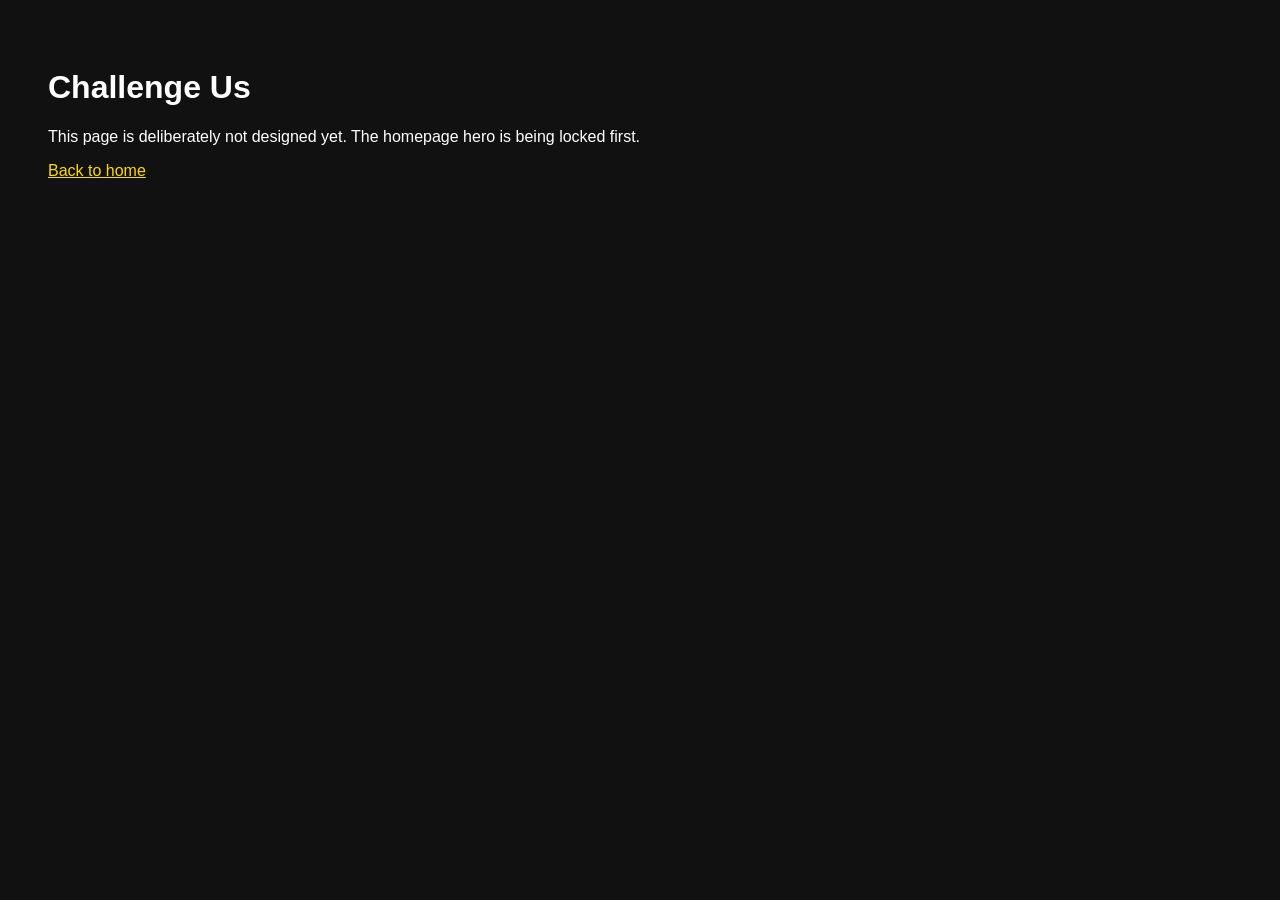
==== commit c61c3ab3: "New Hero" ====
--- a/challenge.html
+++ b/challenge.html
@@ -1 +1 @@
-<!doctype html><html lang="en-GB"><head><meta charset="utf-8"><meta name="viewport" content="width=device-width, initial-scale=1"><meta name="description" content="Challenge James + GPT with a real problem or idea."><title>Challenge Us | Gen X Guide to AI</title><link rel="stylesheet" href="styles.css"></head><body><header class="site-header"><a class="brand" href="index.html"><span class="brand-main">GEN X GUIDE</span><span class="brand-sub">TO AI</span></a><nav><a href="index.html#watch">WATCH</a><a href="challenge.html" aria-current="page">CHALLENGE US</a><a href="index.html#associates">ASSOCIATES</a><a href="index.html#about">ABOUT</a></nav></header><main class="challenge-page-v5"><section class="challenge-poster-v5"><div class="challenge-poster-copy"><p class="eyebrow">CHALLENGE US</p><h1>GOT A PROBLEM?<br><span>RECKON AI COULD HELP?</span></h1><div class="throw-strip">THROW IT AT JAMES + GPT.</div><p class="challenge-tagline">NO VAN. NO EXPLOSIONS. JUST ONE GEN XER AND AN AI WITH A WORRYING DEPENDENCE ON CAPPUCCINOS.</p></div><div class="challenge-poster-cast"><div class="poster-james"></div><div class="poster-gpt"></div><div class="poster-bubble bubble-james">“I love it... oh, you know the rest. We don't want a copyright strike.”</div><div class="poster-bubble bubble-gpt">“Apparently mine's trademarked. What a pity.”</div></div></section><section class="form-intro"><p class="eyebrow">RIGHT. WHAT HAVE YOU GOT?</p><h2>GIVE US THE PROBLEM. WE'LL SEE WHERE IT GOES.</h2><p>Something annoying you? Something taking far too long? Got an idea but no idea whether AI could actually make it work? Tell us in your own words.</p></section><section class="form-shell"><form class="challenge-form" action="submit_challenge.php" method="post" enctype="multipart/form-data"><input type="text" name="website" tabindex="-1" autocomplete="off" class="hp" aria-hidden="true"><label>What should we call you?<input name="name" type="text" required maxlength="80" placeholder="First name is fine"></label><label>Where are you? <span>(optional)</span><input name="location" type="text" maxlength="100" placeholder="Town / city / country"></label><label>What's the problem?<textarea name="problem" rows="7" required maxlength="5000" placeholder="Tell us in your own words. Don't worry about making it sound clever."></textarea></label><label>What would a good result look like?<textarea name="outcome" rows="4" required maxlength="2500" placeholder="What would make you say: yep, that's sorted?"></textarea></label><label>Anything you want to show us? <span>(optional, max 10MB total)</span><input name="files[]" type="file" multiple accept=".pdf,.doc,.docx,.xls,.xlsx,.csv,.txt,.png,.jpg,.jpeg,.webp,.mp3,.m4a,.mp4"></label><fieldset><legend>Can we feature your challenge?</legend><label class="radio"><input type="radio" name="permission" value="name_location" required> Yes — you can use my first name and general location.</label><label class="radio"><input type="radio" name="permission" value="anonymous"> Yes — but keep me anonymous.</label><label class="radio"><input type="radio" name="permission" value="ask_first"> Maybe — ask me before you use anything.</label><label class="radio"><input type="radio" name="permission" value="private"> No — keep this private. I'd still like to know if you can help.</label></fieldset><label>Email address<input name="email" type="email" required maxlength="160" placeholder="So we can get back to you"></label><p class="form-note">We won't start filling your inbox with shite. If your challenge looks like something we can tackle, we'll get in touch.</p><button class="btn btn-primary btn-large" type="submit">THROW IT AT US →</button></form></section></main><footer><div class="footer-brand">GEN X GUIDE TO AI</div><p>No BS. Just progress.</p><a href="mailto:hello@genxguidetoai.com">hello@genxguidetoai.com</a></footer></body></html>
+<!doctype html><html lang="en-GB"><head><meta charset="utf-8"><meta name="viewport" content="width=device-width,initial-scale=1"><title>Challenge Us — Gen X Guide to AI</title></head><body style="margin:0;background:#111;color:#fff;font-family:Arial,sans-serif;padding:3rem"><h1>Challenge Us</h1><p>This page is deliberately not designed yet. The homepage hero is being locked first.</p><p><a href="index.html" style="color:#ffd900">Back to home</a></p></body></html>
